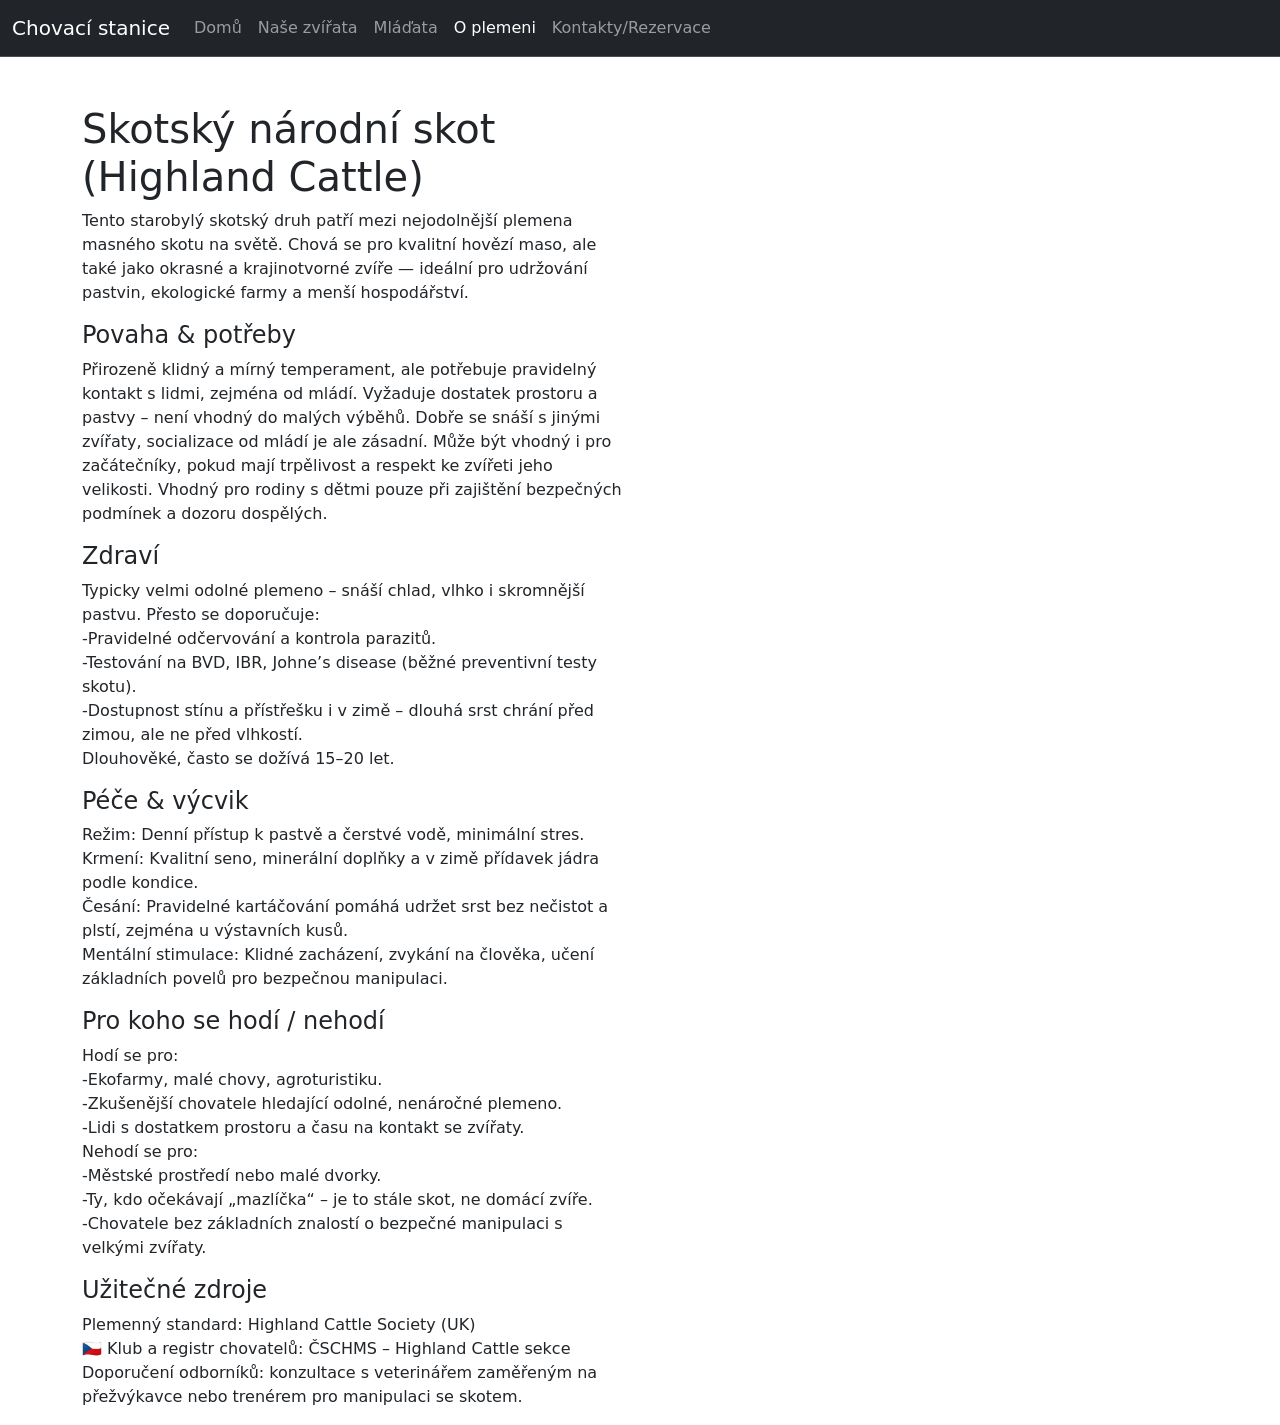
==== info.html @ f254df05 "mladata" ====
<html lang="en">

<head>
    <meta charset="utf-8">
    <meta name="viewport" content="width=device-width, initial-scale=1">
    <title>Bootstrap demo</title>
    <link href="https://cdn.jsdelivr.net/npm/bootstrap@5.3.0/dist/css/bootstrap.min.css" rel="stylesheet">
    <link rel="stylesheet" href="styly.css">
</head>

<body>
    <script src="https://cdn.jsdelivr.net/npm/bootstrap@5.3.0/dist/js/bootstrap.bundle.min.js"></script>


    <nav class="navbar navbar-expand-lg  bg-dark border-bottom border-body" data-bs-theme="dark">
        <div class="container-fluid">
            <a class="navbar-brand" href="#">Chovací stanice</a>
            <button class="navbar-toggler" type="button" data-bs-toggle="collapse" data-bs-target="#navbarNav"
                aria-controls="navbarNav" aria-expanded="false" aria-label="Toggle navigation">
                <span class="navbar-toggler-icon"></span>
            </button>
            <div class="collapse navbar-collapse" id="navbarNav">
                <ul class="navbar-nav ">
                    <li class="nav-item">
                        <a class="nav-link" aria-current="page" href="index.html">Domů</a>
                    </li>
                    <li class="nav-item">
                        <a class="nav-link" href="utulek.html">Naše zvířata</a>
                    </li>
                    <li class="nav-item">
                        <a class="nav-link" href="mladata.html">Mláďata</a>
                    </li>
                    <li class="nav-item">
                        <a class="nav-link active text-success-subtle" href="info.html">O plemeni</a>
                    </li>
                    <li class="nav-item">
                        <a class="nav-link" href="kontakty_rezervace.html">Kontakty/Rezervace</a>
                    </li>
                </ul>
            </div>
        </div>
    </nav>

    <div class="container align-items-center">
        <div class="row">
            <div class="col-lg-6">
                <h1 class="mt-5">Skotský národní skot (Highland Cattle)</h1>
                <p>
                    Tento starobylý skotský druh patří mezi nejodolnější plemena masného skotu na světě. Chová se pro
                    kvalitní hovězí maso, ale také jako okrasné a krajinotvorné zvíře — ideální pro udržování pastvin,
                    ekologické farmy a menší hospodářství.
                </p>

                <h4>Povaha & potřeby</h4>
                <p>Přirozeně klidný a mírný temperament, ale potřebuje pravidelný kontakt s lidmi, zejména od mládí.
                    Vyžaduje dostatek prostoru a pastvy – není vhodný do malých výběhů.
                    Dobře se snáší s jinými zvířaty, socializace od mládí je ale zásadní.
                    Může být vhodný i pro začátečníky, pokud mají trpělivost a respekt ke zvířeti jeho velikosti.
                    Vhodný pro rodiny s dětmi pouze při zajištění bezpečných podmínek a dozoru dospělých.</p>

                <h4>Zdraví</h4>
                <p>Typicky velmi odolné plemeno – snáší chlad, vlhko i skromnější pastvu. Přesto se doporučuje:
                    <br>-Pravidelné odčervování a kontrola parazitů.
                    <br>-Testování na BVD, IBR, Johne’s disease (běžné preventivní testy skotu).
                    <br>-Dostupnost stínu a přístřešku i v zimě – dlouhá srst chrání před zimou, ale ne před vlhkostí.
                    <br>Dlouhověké, často se dožívá 15–20 let.
                </p>

                <h4>Péče & výcvik</h4>
                <p>Režim: Denní přístup k pastvě a čerstvé vodě, minimální stres.
                    <br>Krmení: Kvalitní seno, minerální doplňky a v zimě přídavek jádra podle kondice.
                    <br>Česání: Pravidelné kartáčování pomáhá udržet srst bez nečistot a plstí, zejména u výstavních
                    kusů.
                    <br>Mentální stimulace: Klidné zacházení, zvykání na člověka, učení základních povelů pro bezpečnou
                    manipulaci.
                </p>

                <h4>Pro koho se hodí / nehodí</h4>
                <p>Hodí se pro:
                    <br>-Ekofarmy, malé chovy, agroturistiku.
                    <br>-Zkušenější chovatele hledající odolné, nenáročné plemeno.
                    <br>-Lidi s dostatkem prostoru a času na kontakt se zvířaty.
                    <br>Nehodí se pro:
                    <br>-Městské prostředí nebo malé dvorky.
                    <br>-Ty, kdo očekávají „mazlíčka“ – je to stále skot, ne domácí zvíře.
                    <br>-Chovatele bez základních znalostí o bezpečné manipulaci s velkými zvířaty.
                </p>

                <h4>Užitečné zdroje</h4>
                <p>Plemenný standard: Highland Cattle Society (UK)
                    <br>🇨🇿 Klub a registr chovatelů: ČSCHMS – Highland Cattle sekce
                    <br>Doporučení odborníků: konzultace s veterinářem zaměřeným na přežvýkavce nebo trenérem pro
                    manipulaci se skotem.
                </p>
            </div>
            <div class="col-lg-6">
            <img src="" alt="">
            </div>
        </div>

    </div>


</body>

</html>
---- styly.css ----
*{margin: 0%;
  padding: 0%;}

.hero-overlay {
    width: 100%;
    height: 100%;
    background-color: rgba(0, 0, 0, 0.5);
  }

  .hero-background {
    background-image: 
      linear-gradient(rgba(0, 0, 0, 0.7), rgba(0, 0, 0, 0.3)),
      url('horska_krava.jpg'); 
    background-size: cover; 
    background-position: center;
  }

.card-img-top {
    height: 200px;
    object-fit: cover; 
    width: 100%;
  }
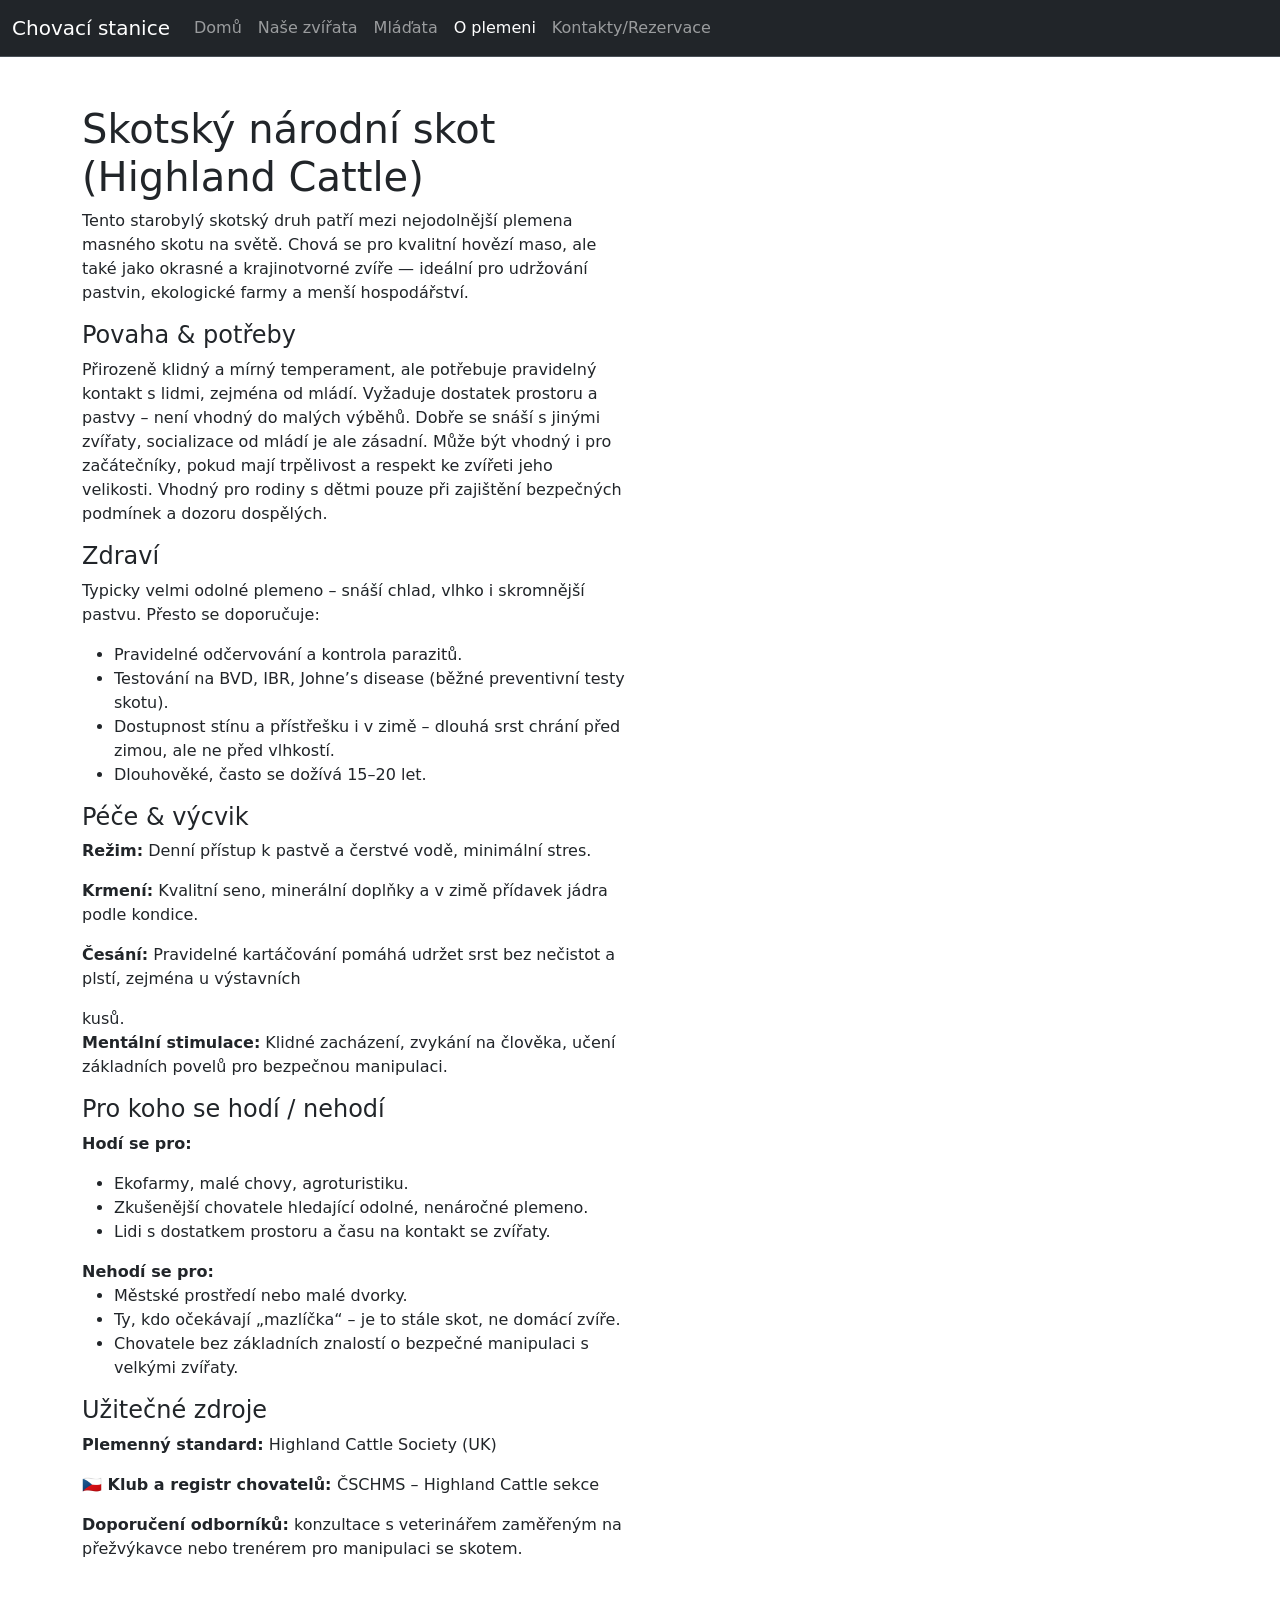
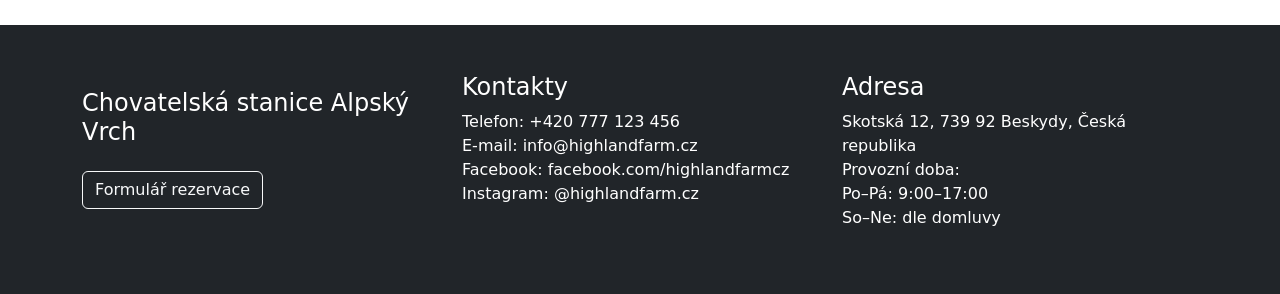
==== commit da64d834: "mladata 0.2" ====
--- a/info.html
+++ b/info.html
@@ -41,7 +41,7 @@
         </div>
     </nav>
 
-    <div class="container align-items-center">
+    <div class="container align-items-center mb-5">
         <div class="row">
             <div class="col-lg-6">
                 <h1 class="mt-5">Skotský národní skot (Highland Cattle)</h1>
@@ -60,46 +60,79 @@
 
                 <h4>Zdraví</h4>
                 <p>Typicky velmi odolné plemeno – snáší chlad, vlhko i skromnější pastvu. Přesto se doporučuje:
-                    <br>-Pravidelné odčervování a kontrola parazitů.
-                    <br>-Testování na BVD, IBR, Johne’s disease (běžné preventivní testy skotu).
-                    <br>-Dostupnost stínu a přístřešku i v zimě – dlouhá srst chrání před zimou, ale ne před vlhkostí.
-                    <br>Dlouhověké, často se dožívá 15–20 let.
+                <ul>
+                    <li>Pravidelné odčervování a kontrola parazitů.</li>
+                    <li>Testování na BVD, IBR, Johne’s disease (běžné preventivní testy skotu).</li>
+                    <li>Dostupnost stínu a přístřešku i v zimě – dlouhá srst chrání před zimou, ale ne před vlhkostí.
+                    </li>
+                    <li>Dlouhověké, často se dožívá 15–20 let.</li>
+                </ul>
                 </p>
 
                 <h4>Péče & výcvik</h4>
-                <p>Režim: Denní přístup k pastvě a čerstvé vodě, minimální stres.
-                    <br>Krmení: Kvalitní seno, minerální doplňky a v zimě přídavek jádra podle kondice.
-                    <br>Česání: Pravidelné kartáčování pomáhá udržet srst bez nečistot a plstí, zejména u výstavních
-                    kusů.
-                    <br>Mentální stimulace: Klidné zacházení, zvykání na člověka, učení základních povelů pro bezpečnou
+                <p><strong>Režim:</strong> Denní přístup k pastvě a čerstvé vodě, minimální stres.</p>
+                <p><strong>Krmení:</strong> Kvalitní seno, minerální doplňky a v zimě přídavek jádra podle kondice.</p>
+                <p><strong>Česání:</strong> Pravidelné kartáčování pomáhá udržet srst bez nečistot a plstí, zejména u výstavních</p>
+                kusů.
+                <p><strong>Mentální stimulace:</strong> Klidné zacházení, zvykání na člověka, učení základních povelů pro bezpečnou
                     manipulaci.
                 </p>
 
                 <h4>Pro koho se hodí / nehodí</h4>
-                <p>Hodí se pro:
-                    <br>-Ekofarmy, malé chovy, agroturistiku.
-                    <br>-Zkušenější chovatele hledající odolné, nenáročné plemeno.
-                    <br>-Lidi s dostatkem prostoru a času na kontakt se zvířaty.
-                    <br>Nehodí se pro:
-                    <br>-Městské prostředí nebo malé dvorky.
-                    <br>-Ty, kdo očekávají „mazlíčka“ – je to stále skot, ne domácí zvíře.
-                    <br>-Chovatele bez základních znalostí o bezpečné manipulaci s velkými zvířaty.
+                <p><strong>Hodí se pro:</strong>
+                <ul>
+                    <li>Ekofarmy, malé chovy, agroturistiku.</li>
+                    <li>Zkušenější chovatele hledající odolné, nenáročné plemeno.</li>
+                    <li>Lidi s dostatkem prostoru a času na kontakt se zvířaty.</li>
+                </ul>
+                <strong>Nehodí se pro:</strong>
+                <ul>
+                    <li>Městské prostředí nebo malé dvorky.</li>
+                    <li>Ty, kdo očekávají „mazlíčka“ – je to stále skot, ne domácí zvíře.</li>
+                    <li>Chovatele bez základních znalostí o bezpečné manipulaci s velkými zvířaty.</li>
+                </ul>
                 </p>
 
                 <h4>Užitečné zdroje</h4>
-                <p>Plemenný standard: Highland Cattle Society (UK)
-                    <br>🇨🇿 Klub a registr chovatelů: ČSCHMS – Highland Cattle sekce
-                    <br>Doporučení odborníků: konzultace s veterinářem zaměřeným na přežvýkavce nebo trenérem pro
-                    manipulaci se skotem.
-                </p>
+                <p><strong>Plemenný standard:</strong> Highland Cattle Society (UK)</p>
+                <p><strong>🇨🇿 Klub a registr chovatelů: </strong>ČSCHMS – Highland Cattle sekce</p>
+                <p><strong>Doporučení odborníků:</strong> konzultace s veterinářem zaměřeným na přežvýkavce nebo trenérem pro
+                    manipulaci se skotem.</p>
             </div>
             <div class="col-lg-6">
-            <img src="" alt="">
+                
             </div>
         </div>
 
     </div>
 
+    <footer class="bg-dark text-white p-5">
+        <div class="container">
+          <div class="row">
+            <div class="col-md-4 pb-4">
+              <h4 class="py-3">Chovatelská stanice Alpský Vrch</h4>
+              <button type="button" class="btn btn-outline-light">Formulář rezervace</button>
+            </div>
+            <div class="col-md-4">
+              <h4>Kontakty</h4>
+              <p>Telefon: +420 777 123 456
+                <br>E-mail: info@highlandfarm.cz
+                <br>Facebook: facebook.com/highlandfarmcz
+                <br>Instagram: @highlandfarm.cz
+              </p>
+            </div>
+            <div class="col-md-4">
+              <h4>Adresa</h4>
+              <p>Skotská 12, 739 92 Beskydy, Česká republika
+                <br>Provozní doba:
+                <br>Po–Pá: 9:00–17:00
+                <br>So–Ne: dle domluvy
+    
+              </p>
+            </div>
+          </div>
+        </div>
+      </footer>
 
 </body>
 
--- a/styly.css
+++ b/styly.css
@@ -10,14 +10,27 @@
   .hero-background {
     background-image: 
       linear-gradient(rgba(0, 0, 0, 0.7), rgba(0, 0, 0, 0.3)),
-      url('horska_krava.jpg'); 
+      url('images/horska_krava.jpg'); 
     background-size: cover; 
     background-position: center;
   }
+.mladata-background{
+  background-image: 
+      linear-gradient(rgba(0, 0, 0, 0.7), rgba(0, 0, 0, 0.3)),
+      url('images/bg-mlade.jpg'); 
+    background-size: cover; 
+    background-position: center 30%;
+}
 
 .card-img-top {
     height: 200px;
     object-fit: cover; 
     width: 100%;
   }
+
+  .card-img-top {
+    height: 300px;       
+    object-fit: cover;   
+  }
   
+  
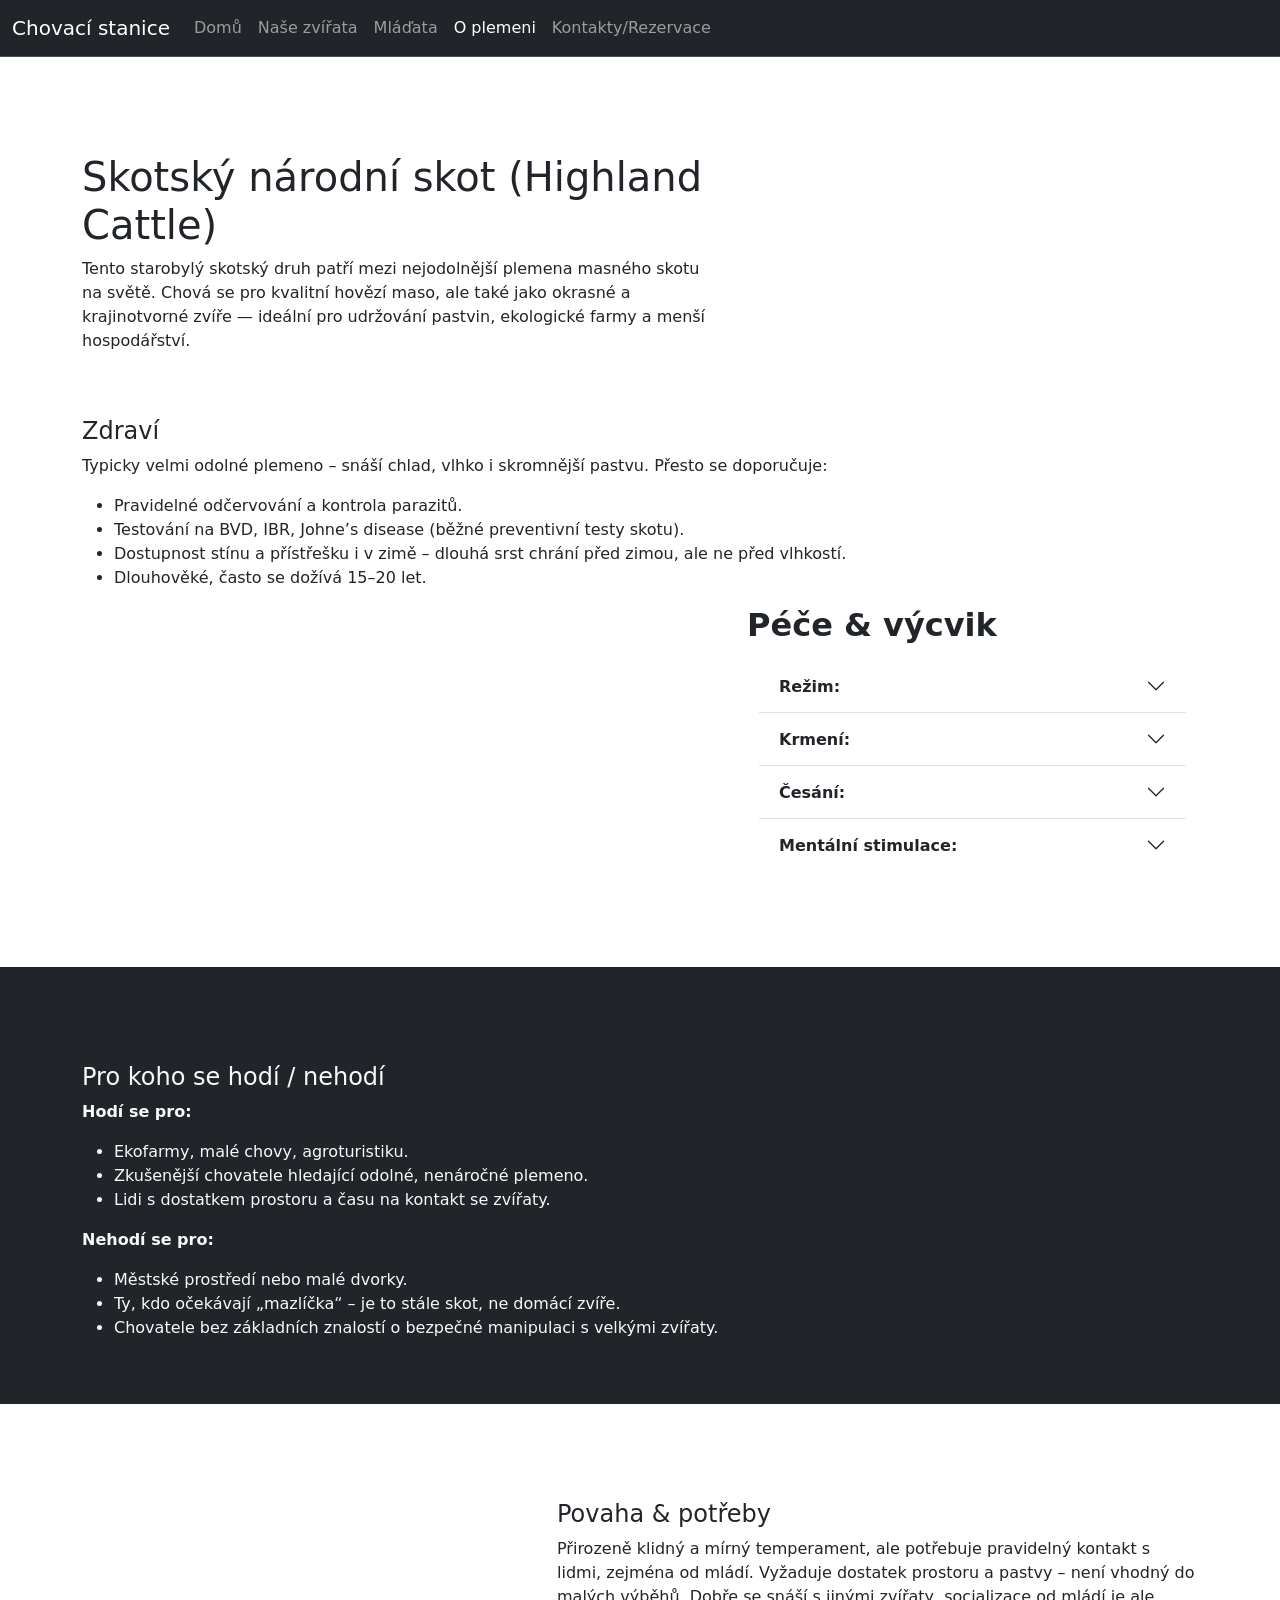
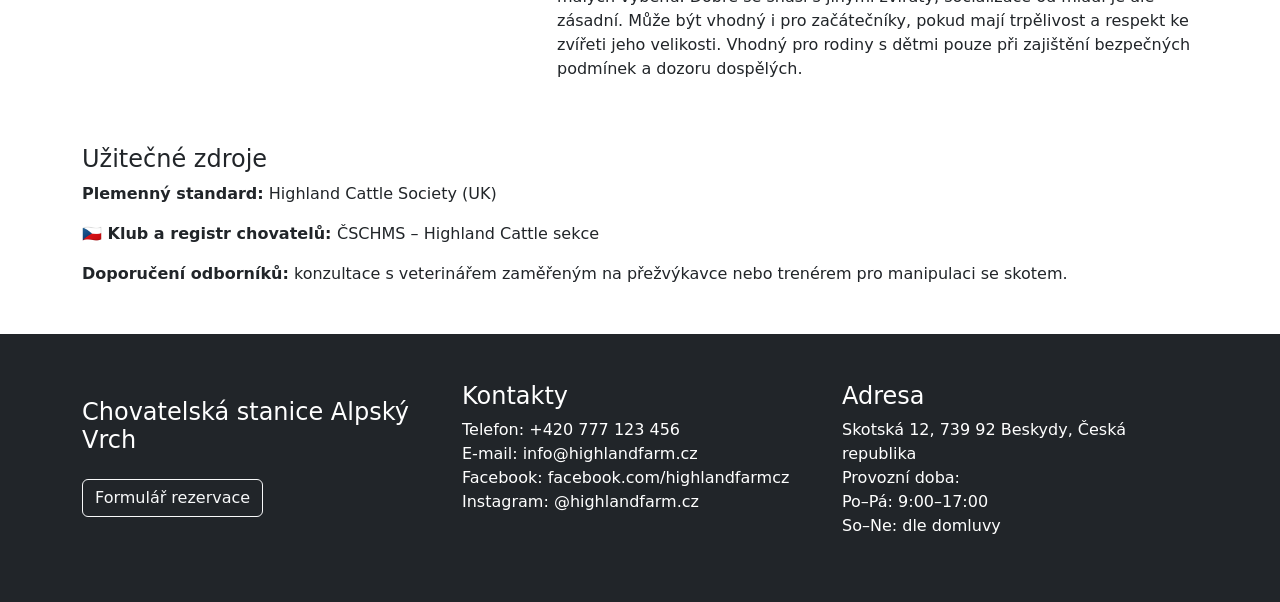
==== commit e5721450: "kontakty" ====
--- a/info.html
+++ b/info.html
@@ -1,4 +1,5 @@
-<html lang="en">
+<!DOCTYPE html>
+<div lang="en">
 
 <head>
     <meta charset="utf-8">
@@ -8,7 +9,7 @@
     <link rel="stylesheet" href="styly.css">
 </head>
 
-<body>
+<div>
     <script src="https://cdn.jsdelivr.net/npm/bootstrap@5.3.0/dist/js/bootstrap.bundle.min.js"></script>
 
 
@@ -42,97 +43,232 @@
     </nav>
 
     <div class="container align-items-center mb-5">
-        <div class="row">
-            <div class="col-lg-6">
+
+        <div class="row align-items-center py-5">
+            <div class="col-lg-7">
                 <h1 class="mt-5">Skotský národní skot (Highland Cattle)</h1>
                 <p>
                     Tento starobylý skotský druh patří mezi nejodolnější plemena masného skotu na světě. Chová se pro
                     kvalitní hovězí maso, ale také jako okrasné a krajinotvorné zvíře — ideální pro udržování pastvin,
                     ekologické farmy a menší hospodářství.
                 </p>
-
-                <h4>Povaha & potřeby</h4>
-                <p>Přirozeně klidný a mírný temperament, ale potřebuje pravidelný kontakt s lidmi, zejména od mládí.
+            </div>
+
+        </div>
+
+
+        <!-- <div class="row align-items-center py-5">
+            <div class="col-lg-5 ">
+                <img class="img-fluid d-block" src="images/alfreda.jpg" alt="">
+
+            </div>
+            <div class="col-lg-7">
+                <h4 class="mt-5">Povaha & potřeby</h4>
+                <p>
+                    Přirozeně klidný a mírný temperament, ale potřebuje pravidelný kontakt s lidmi, zejména od mládí.
                     Vyžaduje dostatek prostoru a pastvy – není vhodný do malých výběhů.
                     Dobře se snáší s jinými zvířaty, socializace od mládí je ale zásadní.
                     Může být vhodný i pro začátečníky, pokud mají trpělivost a respekt ke zvířeti jeho velikosti.
-                    Vhodný pro rodiny s dětmi pouze při zajištění bezpečných podmínek a dozoru dospělých.</p>
-
-                <h4>Zdraví</h4>
-                <p>Typicky velmi odolné plemeno – snáší chlad, vlhko i skromnější pastvu. Přesto se doporučuje:
-                <ul>
-                    <li>Pravidelné odčervování a kontrola parazitů.</li>
-                    <li>Testování na BVD, IBR, Johne’s disease (běžné preventivní testy skotu).</li>
-                    <li>Dostupnost stínu a přístřešku i v zimě – dlouhá srst chrání před zimou, ale ne před vlhkostí.
-                    </li>
-                    <li>Dlouhověké, často se dožívá 15–20 let.</li>
-                </ul>
-                </p>
-
-                <h4>Péče & výcvik</h4>
-                <p><strong>Režim:</strong> Denní přístup k pastvě a čerstvé vodě, minimální stres.</p>
-                <p><strong>Krmení:</strong> Kvalitní seno, minerální doplňky a v zimě přídavek jádra podle kondice.</p>
-                <p><strong>Česání:</strong> Pravidelné kartáčování pomáhá udržet srst bez nečistot a plstí, zejména u výstavních</p>
-                kusů.
-                <p><strong>Mentální stimulace:</strong> Klidné zacházení, zvykání na člověka, učení základních povelů pro bezpečnou
-                    manipulaci.
-                </p>
-
-                <h4>Pro koho se hodí / nehodí</h4>
-                <p><strong>Hodí se pro:</strong>
-                <ul>
-                    <li>Ekofarmy, malé chovy, agroturistiku.</li>
-                    <li>Zkušenější chovatele hledající odolné, nenáročné plemeno.</li>
-                    <li>Lidi s dostatkem prostoru a času na kontakt se zvířaty.</li>
-                </ul>
-                <strong>Nehodí se pro:</strong>
-                <ul>
-                    <li>Městské prostředí nebo malé dvorky.</li>
-                    <li>Ty, kdo očekávají „mazlíčka“ – je to stále skot, ne domácí zvíře.</li>
-                    <li>Chovatele bez základních znalostí o bezpečné manipulaci s velkými zvířaty.</li>
-                </ul>
-                </p>
-
-                <h4>Užitečné zdroje</h4>
-                <p><strong>Plemenný standard:</strong> Highland Cattle Society (UK)</p>
-                <p><strong>🇨🇿 Klub a registr chovatelů: </strong>ČSCHMS – Highland Cattle sekce</p>
-                <p><strong>Doporučení odborníků:</strong> konzultace s veterinářem zaměřeným na přežvýkavce nebo trenérem pro
-                    manipulaci se skotem.</p>
-            </div>
-            <div class="col-lg-6">
-                
-            </div>
-        </div>
-
-    </div>
-
-    <footer class="bg-dark text-white p-5">
-        <div class="container">
-          <div class="row">
+                    Vhodný pro rodiny s dětmi pouze při zajištění bezpečných podmínek a dozoru dospělých.
+                </p>
+            </div>
+        </div> -->
+
+        <h4>Zdraví</h4>
+        <p>Typicky velmi odolné plemeno – snáší chlad, vlhko i skromnější pastvu. Přesto se doporučuje:</p>
+        <ul>
+            <li>Pravidelné odčervování a kontrola parazitů.</li>
+            <li>Testování na BVD, IBR, Johne’s disease (běžné preventivní testy skotu).</li>
+            <li>Dostupnost stínu a přístřešku i v zimě – dlouhá srst chrání před zimou, ale ne před vlhkostí.
+            </li>
+            <li>Dlouhověké, často se dožívá 15–20 let.</li>
+        </ul>
+
+
+
+        <div class="row mb-5  align-items-center">
+            <div class="col-lg-7">
+                <img class="container-fluid" src="images/ester.jpg" alt="">
+            </div>
+
+
+            <div class="col-lg-5">
+
+                <h2 class="mb-3 fw-bold">Péče & výcvik</h2>
+
+                <div class="accordion accordion-flush  container mb-5" id="accordionFlushExample">
+                    <div class="accordion-item">
+                        <h2 class="accordion-header">
+                            <button class="accordion-button collapsed" type="button" data-bs-toggle="collapse"
+                                data-bs-target="#flush-collapseOne" aria-expanded="false"
+                                aria-controls="flush-collapseOne">
+                                <strong>Režim:</strong>
+                            </button>
+                        </h2>
+                        <div id="flush-collapseOne" class="accordion-collapse collapse"
+                            data-bs-parent="#accordionFlushExample">
+                            <div class="accordion-body">
+                                <p>Denní přístup k pastvě a čerstvé vodě, minimální stres.</p>
+                            </div>
+                        </div>
+                    </div>
+                    <div class="accordion-item">
+                        <h2 class="accordion-header">
+                            <button class="accordion-button collapsed" type="button" data-bs-toggle="collapse"
+                                data-bs-target="#flush-collapseTwo" aria-expanded="false"
+                                aria-controls="flush-collapseTwo">
+                                <strong>Krmení:</strong>
+                            </button>
+                        </h2>
+                        <div id="flush-collapseTwo" class="accordion-collapse collapse"
+                            data-bs-parent="#accordionFlushExample">
+                            <div class="accordion-body">
+                                <p>Kvalitní seno, minerální doplňky a v zimě přídavek jádra podle kondice.</p>
+                            </div>
+                        </div>
+                    </div>
+                    <div class="accordion-item">
+                        <h2 class="accordion-header">
+                            <button class="accordion-button collapsed" type="button" data-bs-toggle="collapse"
+                                data-bs-target="#flush-collapseThree" aria-expanded="false"
+                                aria-controls="flush-collapseThree">
+                                <strong>Česání:</strong>
+                            </button>
+                        </h2>
+                        <div id="flush-collapseThree" class="accordion-collapse collapse"
+                            data-bs-parent="#accordionFlushExample">
+                            <div class="accordion-body">
+                                <p>Pravidelné kartáčování pomáhá udržet srst bez nečistot a plstí, zejména u výstavních.
+                                </p>
+                            </div>
+                        </div>
+                    </div>
+                    <div class="accordion-item">
+                        <h2 class="accordion-header">
+                            <button class="accordion-button collapsed" type="button" data-bs-toggle="collapse"
+                                data-bs-target="#flush-collapseFour" aria-expanded="false"
+                                aria-controls="flush-collapseFour">
+                                <strong>Mentální stimulace:</strong>
+                            </button>
+                        </h2>
+                        <div id="flush-collapseFour" class="accordion-collapse collapse"
+                            data-bs-parent="#accordionFlushExample">
+                            <div class="accordion-body">
+                                <p>Klidné zacházení, zvykání na člověka, učení základních povelů pro bezpečnou
+                                    manipulaci.</p>
+                            </div>
+                        </div>
+                    </div>
+                </div>
+            </div>
+        </div>
+    </div>
+
+
+
+
+    <div class="bg-dark text-light">
+        <div class=" container align-items-center">
+
+            <div class="row align-items-center py-5">
+                <div class="col-lg-7">
+
+                    <h4 class="mt-5">Pro koho se hodí / nehodí</h4>
+                    <p><strong>Hodí se pro:</strong></p>
+                    <ul>
+                        <li>Ekofarmy, malé chovy, agroturistiku.</li>
+                        <li>Zkušenější chovatele hledající odolné, nenáročné plemeno.</li>
+                        <li>Lidi s dostatkem prostoru a času na kontakt se zvířaty.</li>
+                    </ul>
+                    <p><strong>Nehodí se pro:</strong></p>
+                    <ul>
+                        <li>Městské prostředí nebo malé dvorky.</li>
+                        <li>Ty, kdo očekávají „mazlíčka“ – je to stále skot, ne domácí zvíře.</li>
+                        <li>Chovatele bez základních znalostí o bezpečné manipulaci s velkými zvířaty.</li>
+                    </ul>
+                </div>
+                <div class="col-lg-5 py-5">
+                    <img class="img-fluid d-block" src="images/alfreda.jpg" alt="">
+
+                </div>
+            </div>
+
+        </div>
+    </div>
+
+    <div class="container align-items-center mb-5">
+        <!-- <div class="row align-items-center py-5">
+            <div class="col-lg-5 ">
+                <img class="img-fluid d-block" src="images/kreslena_krava.jpg" alt="">
+
+            </div>
+            <div class="col-lg-7">
+                <h4 class="mt-5">Povaha & potřeby</h4>
+                <p>
+                    Přirozeně klidný a mírný temperament, ale potřebuje pravidelný kontakt s lidmi, zejména od mládí.
+                    Vyžaduje dostatek prostoru a pastvy – není vhodný do malých výběhů.
+                    Dobře se snáší s jinými zvířaty, socializace od mládí je ale zásadní.
+                    Může být vhodný i pro začátečníky, pokud mají trpělivost a respekt ke zvířeti jeho velikosti.
+                    Vhodný pro rodiny s dětmi pouze při zajištění bezpečných podmínek a dozoru dospělých.
+                </p>
+            </div>
+        </div> -->
+
+        <div class="row align-items-center py-5">
+            <div class="col-lg-5 ">
+                <img class="img-fluid d-block" src="https://i.pinimg.com/736x/86/80/46/868046f6af50ac7bae3783edc5bfc699.jpg" alt="">
+
+            </div>
+            <div class="col-lg-7">
+                <h4 class="mt-5">Povaha & potřeby</h4>
+                <p>
+                    Přirozeně klidný a mírný temperament, ale potřebuje pravidelný kontakt s lidmi, zejména od mládí.
+                    Vyžaduje dostatek prostoru a pastvy – není vhodný do malých výběhů.
+                    Dobře se snáší s jinými zvířaty, socializace od mládí je ale zásadní.
+                    Může být vhodný i pro začátečníky, pokud mají trpělivost a respekt ke zvířeti jeho velikosti.
+                    Vhodný pro rodiny s dětmi pouze při zajištění bezpečných podmínek a dozoru dospělých.
+                </p>
+            </div>
+        </div>
+
+
+        <h4>Užitečné zdroje</h4>
+        <p><strong>Plemenný standard:</strong> Highland Cattle Society (UK)</p>
+        <p><strong>🇨🇿 Klub a registr chovatelů: </strong>ČSCHMS – Highland Cattle sekce</p>
+        <p><strong>Doporučení odborníků:</strong> konzultace s veterinářem zaměřeným na přežvýkavce nebo trenérem pro
+            manipulaci se skotem.</p>
+    </div>
+</div>
+
+</div>
+
+<footer class="bg-dark text-white p-5">
+    <div class="container">
+        <div class="row">
             <div class="col-md-4 pb-4">
-              <h4 class="py-3">Chovatelská stanice Alpský Vrch</h4>
-              <button type="button" class="btn btn-outline-light">Formulář rezervace</button>
+                <h4 class="py-3">Chovatelská stanice Alpský Vrch</h4>
+                <button type="button" class="btn btn-outline-light">Formulář rezervace</button>
             </div>
             <div class="col-md-4">
-              <h4>Kontakty</h4>
-              <p>Telefon: +420 777 123 456
-                <br>E-mail: info@highlandfarm.cz
-                <br>Facebook: facebook.com/highlandfarmcz
-                <br>Instagram: @highlandfarm.cz
-              </p>
+                <h4>Kontakty</h4>
+                <p>Telefon: +420 777 123 456
+                    <br>E-mail: info@highlandfarm.cz
+                    <br>Facebook: facebook.com/highlandfarmcz
+                    <br>Instagram: @highlandfarm.cz
+                </p>
             </div>
             <div class="col-md-4">
-              <h4>Adresa</h4>
-              <p>Skotská 12, 739 92 Beskydy, Česká republika
-                <br>Provozní doba:
-                <br>Po–Pá: 9:00–17:00
-                <br>So–Ne: dle domluvy
-    
-              </p>
-            </div>
-          </div>
-        </div>
-      </footer>
+                <h4>Adresa</h4>
+                <p>Skotská 12, 739 92 Beskydy, Česká republika
+                    <br>Provozní doba:
+                    <br>Po–Pá: 9:00–17:00
+                    <br>So–Ne: dle domluvy
+
+                </p>
+            </div>
+        </div>
+    </div>
+</footer>
 
 </body>
 
--- a/styly.css
+++ b/styly.css
@@ -33,4 +33,8 @@
     object-fit: cover;   
   }
   
-  
+  .cow_drawing{
+    height: 500px;
+    display: flex;
+    justify-self: center;
+  }
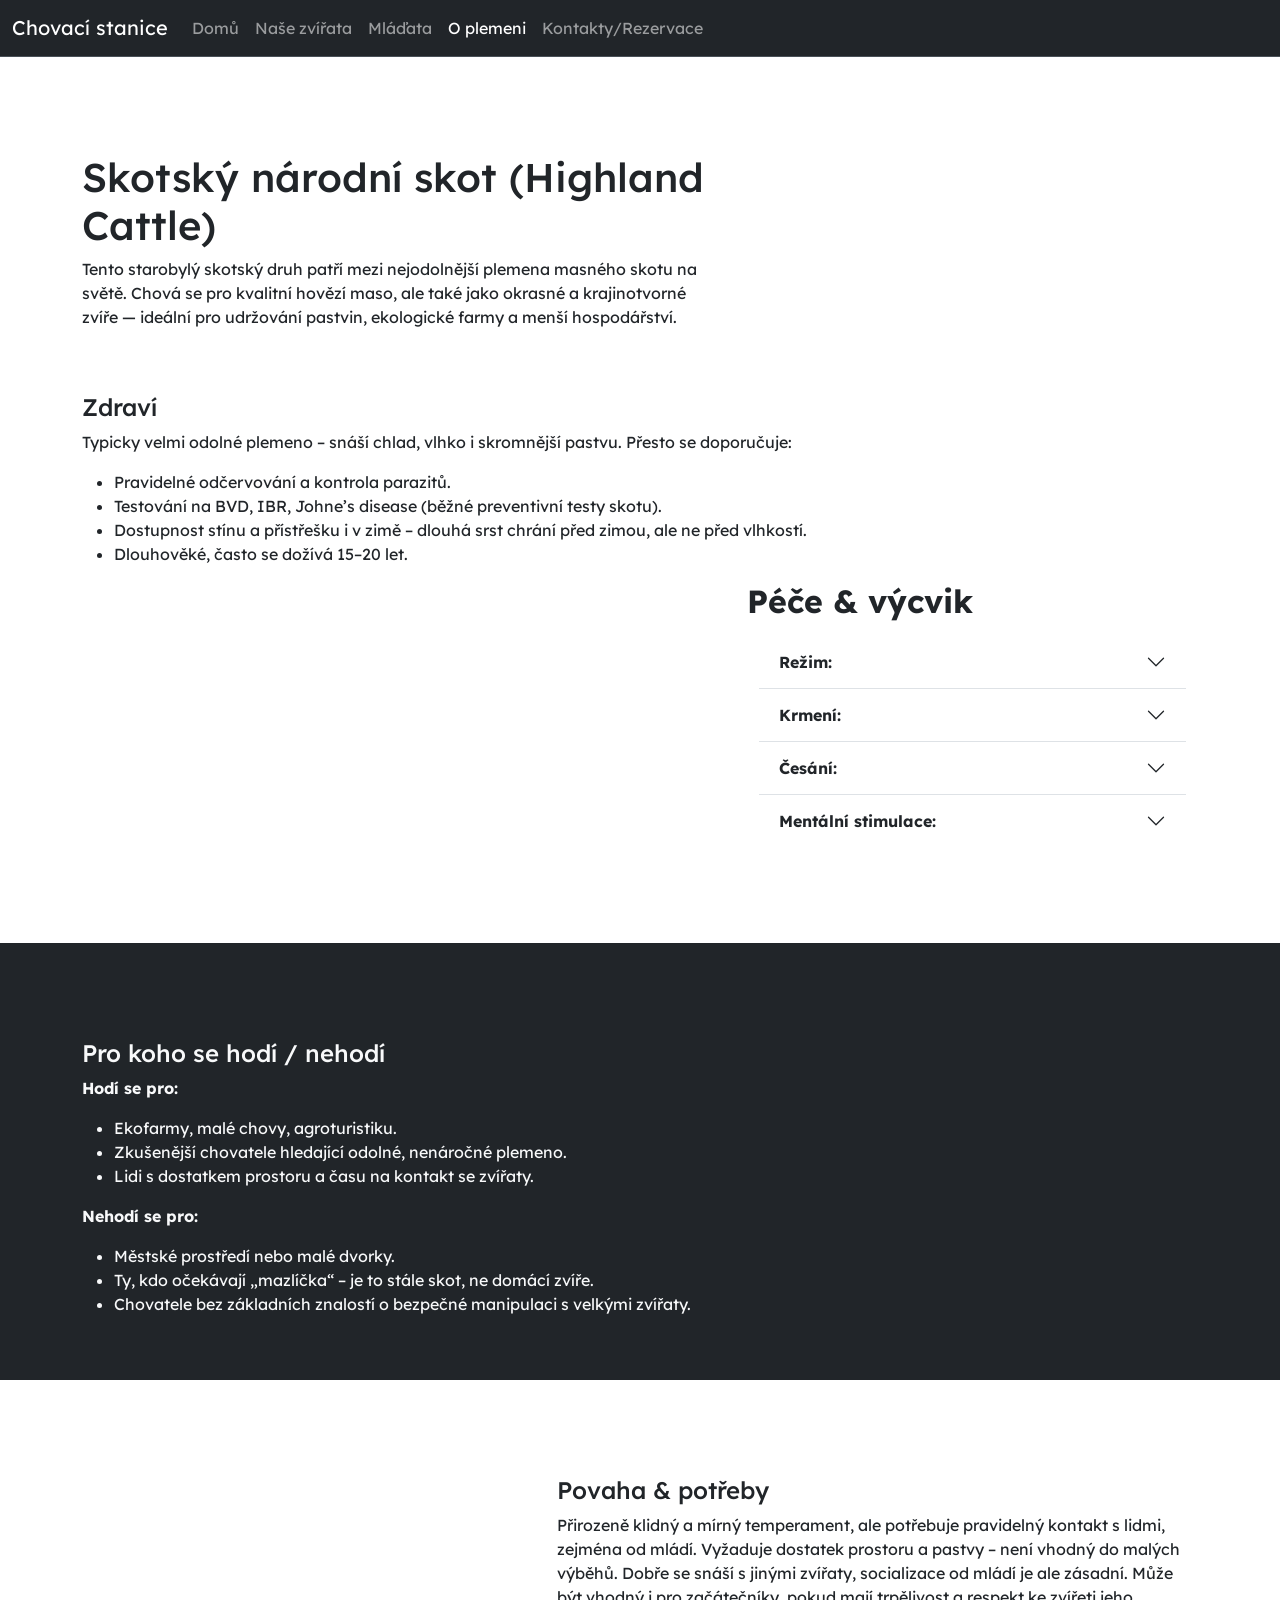
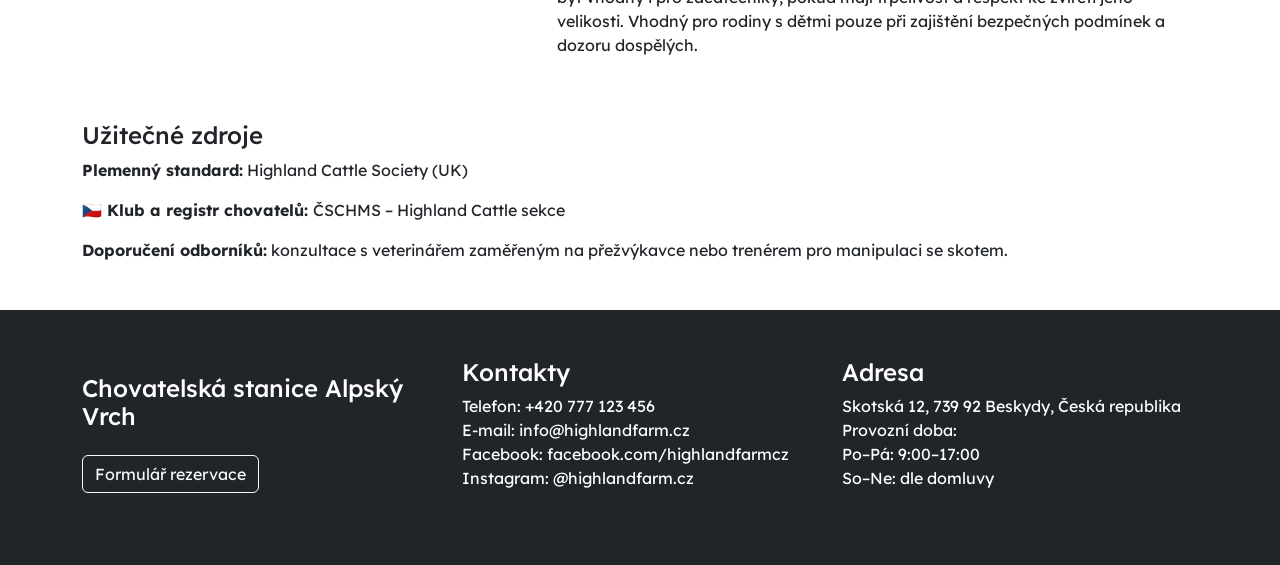
==== commit 171ef889: "vsechno hotovo?" ====
--- a/info.html
+++ b/info.html
@@ -1,5 +1,5 @@
 <!DOCTYPE html>
-<div lang="en">
+<html lang="cs">
 
 <head>
     <meta charset="utf-8">
@@ -7,6 +7,12 @@
     <title>Bootstrap demo</title>
     <link href="https://cdn.jsdelivr.net/npm/bootstrap@5.3.0/dist/css/bootstrap.min.css" rel="stylesheet">
     <link rel="stylesheet" href="styly.css">
+
+    <link rel="preconnect" href="https://fonts.googleapis.com">
+  <link rel="preconnect" href="https://fonts.gstatic.com" crossorigin>
+  <link
+    href="https://fonts.googleapis.com/css2?family=Kite+One&family=Lexend+Deca:wght@100..900&family=Limelight&display=swap"
+    rel="stylesheet">
 </head>
 
 <div>
@@ -56,24 +62,6 @@
 
         </div>
 
-
-        <!-- <div class="row align-items-center py-5">
-            <div class="col-lg-5 ">
-                <img class="img-fluid d-block" src="images/alfreda.jpg" alt="">
-
-            </div>
-            <div class="col-lg-7">
-                <h4 class="mt-5">Povaha & potřeby</h4>
-                <p>
-                    Přirozeně klidný a mírný temperament, ale potřebuje pravidelný kontakt s lidmi, zejména od mládí.
-                    Vyžaduje dostatek prostoru a pastvy – není vhodný do malých výběhů.
-                    Dobře se snáší s jinými zvířaty, socializace od mládí je ale zásadní.
-                    Může být vhodný i pro začátečníky, pokud mají trpělivost a respekt ke zvířeti jeho velikosti.
-                    Vhodný pro rodiny s dětmi pouze při zajištění bezpečných podmínek a dozoru dospělých.
-                </p>
-            </div>
-        </div> -->
-
         <h4>Zdraví</h4>
         <p>Typicky velmi odolné plemeno – snáší chlad, vlhko i skromnější pastvu. Přesto se doporučuje:</p>
         <ul>
@@ -88,7 +76,7 @@
 
         <div class="row mb-5  align-items-center">
             <div class="col-lg-7">
-                <img class="container-fluid" src="images/ester.jpg" alt="">
+                <img class="img-fluid" src="images/ester.jpg" alt="">
             </div>
 
 
@@ -240,8 +228,6 @@
     </div>
 </div>
 
-</div>
-
 <footer class="bg-dark text-white p-5">
     <div class="container">
         <div class="row">
--- a/styly.css
+++ b/styly.css
@@ -37,4 +37,36 @@
     height: 500px;
     display: flex;
     justify-self: center;
-  }+  }
+
+  .hero-section{
+    background-image: 
+      linear-gradient(rgba(0, 0, 0, 0.6), rgba(0, 0, 0, 0.6)),
+      url('images/ester.jpg');
+    background-size: cover;
+    background-position: center;
+    background-repeat: no-repeat;
+    padding: 120px 0;
+  }
+
+  /* .hero-section {
+    
+    background-size: cover;
+    background-position: center;
+    background-repeat: no-repeat;
+  
+    padding: 120px 0;
+    color: white;
+  } */
+  
+
+  .fs-max {
+    font-size: 10rem;
+  }
+
+  body{
+    font-family: 'Lexend Deca', sans-serif;
+  }
+   footer{
+    font-family: 'Lexend Deca', sans-serif;
+   }
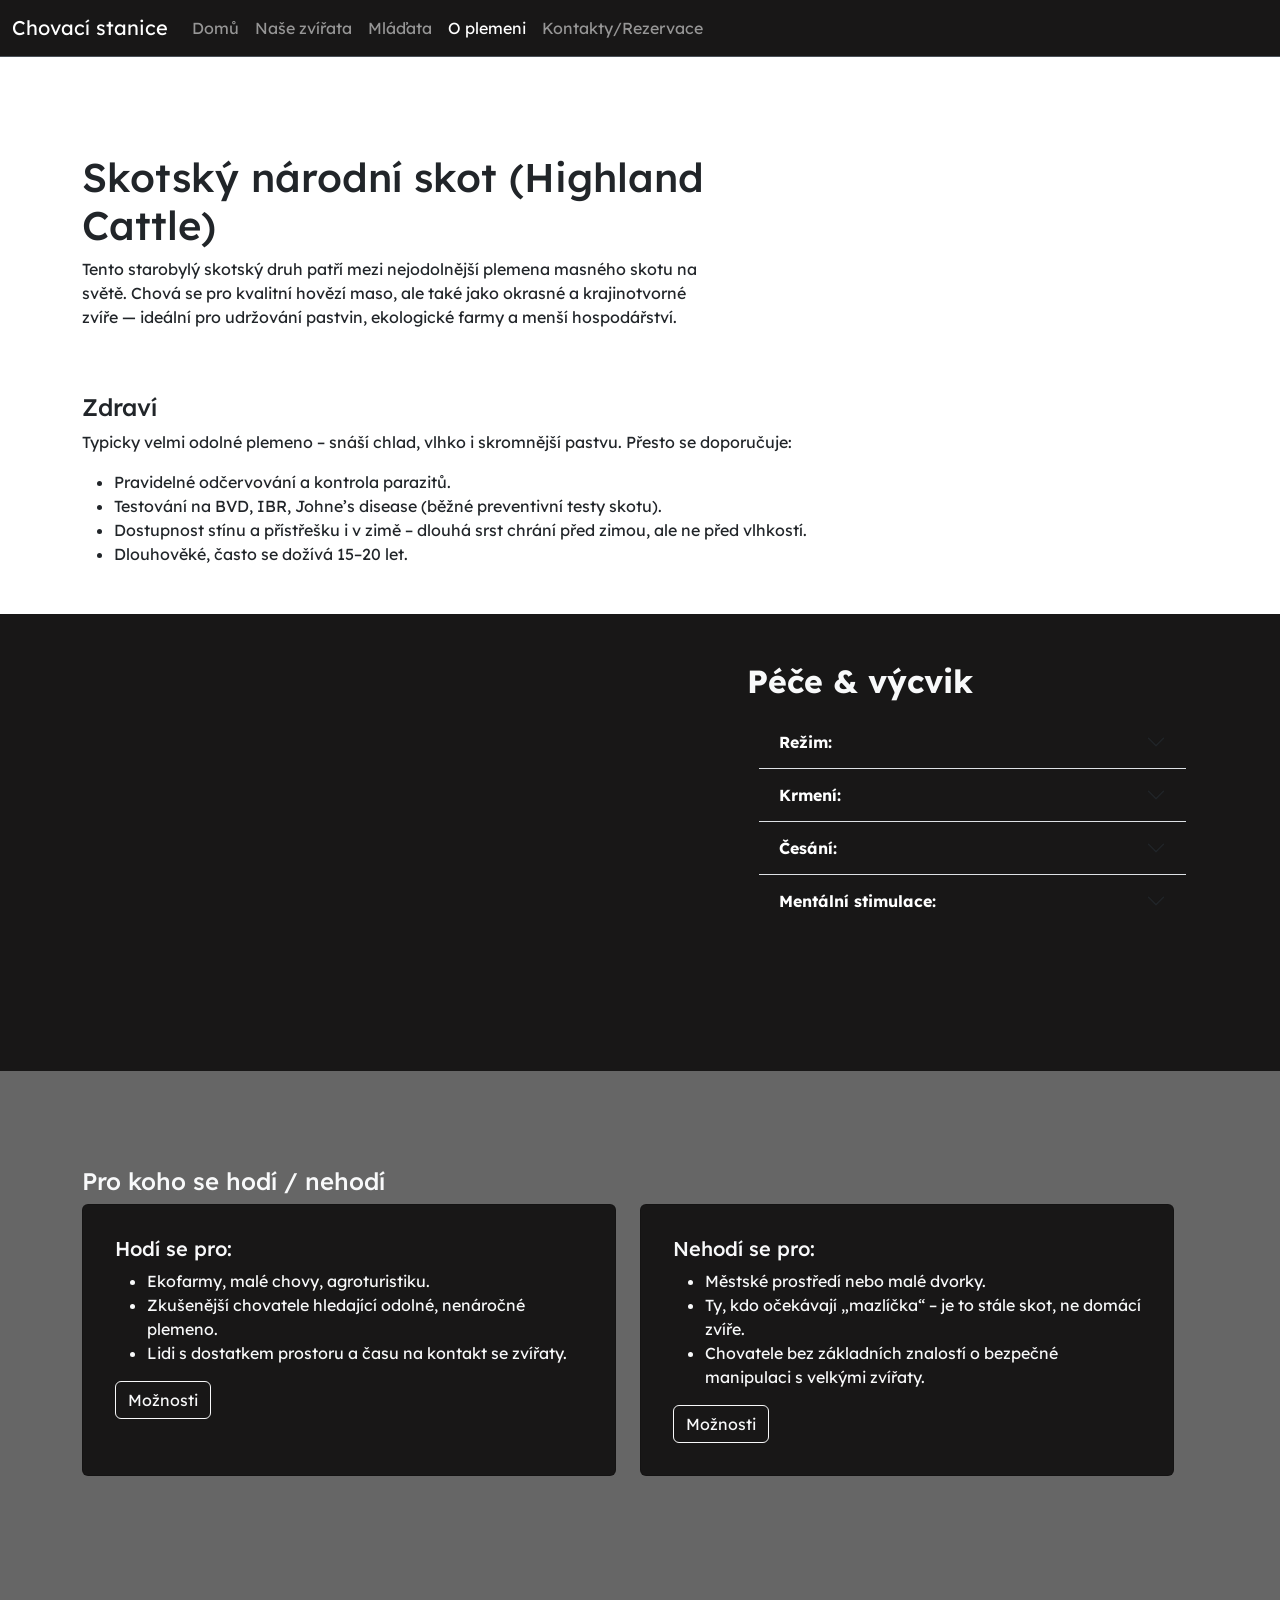
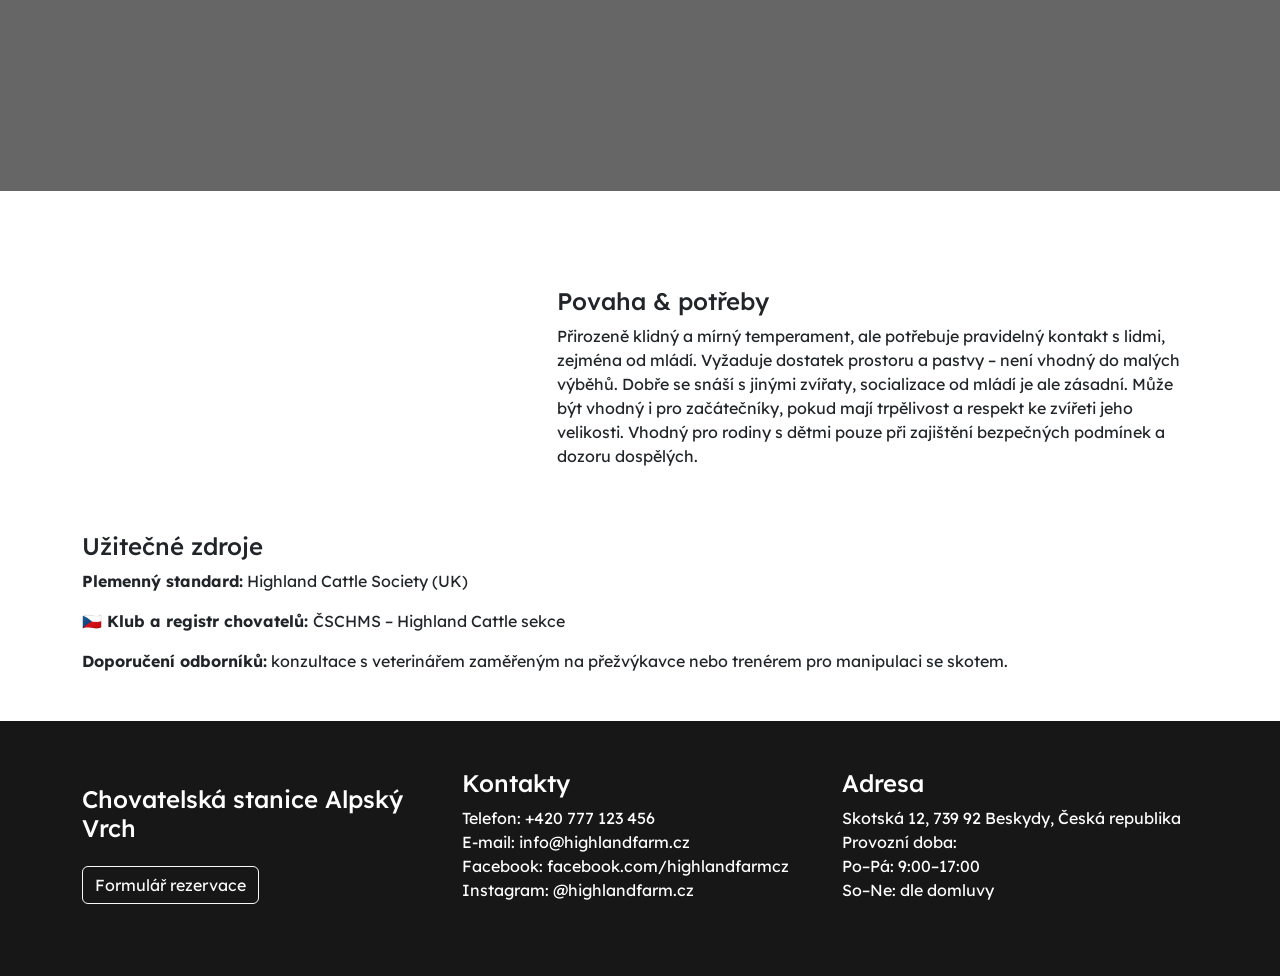
==== commit 534581ae: "upraveny final" ====
--- a/info.html
+++ b/info.html
@@ -9,13 +9,12 @@
     <link rel="stylesheet" href="styly.css">
 
     <link rel="preconnect" href="https://fonts.googleapis.com">
-  <link rel="preconnect" href="https://fonts.gstatic.com" crossorigin>
-  <link
-    href="https://fonts.googleapis.com/css2?family=Kite+One&family=Lexend+Deca:wght@100..900&family=Limelight&display=swap"
-    rel="stylesheet">
+    <link rel="preconnect" href="https://fonts.gstatic.com" crossorigin>
+    <link
+        href="https://fonts.googleapis.com/css2?family=Kite+One&family=Lexend+Deca:wght@100..900&family=Limelight&display=swap"
+        rel="stylesheet">
 </head>
 
-<div>
     <script src="https://cdn.jsdelivr.net/npm/bootstrap@5.3.0/dist/js/bootstrap.bundle.min.js"></script>
 
 
@@ -27,7 +26,7 @@
                 <span class="navbar-toggler-icon"></span>
             </button>
             <div class="collapse navbar-collapse" id="navbarNav">
-                <ul class="navbar-nav ">
+                <ul class="navbar-nav">
                     <li class="nav-item">
                         <a class="nav-link" aria-current="page" href="index.html">Domů</a>
                     </li>
@@ -72,122 +71,146 @@
             <li>Dlouhověké, často se dožívá 15–20 let.</li>
         </ul>
 
-
-
-        <div class="row mb-5  align-items-center">
-            <div class="col-lg-7">
-                <img class="img-fluid" src="images/ester.jpg" alt="">
-            </div>
-
-
-            <div class="col-lg-5">
-
-                <h2 class="mb-3 fw-bold">Péče & výcvik</h2>
-
-                <div class="accordion accordion-flush  container mb-5" id="accordionFlushExample">
-                    <div class="accordion-item">
-                        <h2 class="accordion-header">
-                            <button class="accordion-button collapsed" type="button" data-bs-toggle="collapse"
-                                data-bs-target="#flush-collapseOne" aria-expanded="false"
-                                aria-controls="flush-collapseOne">
-                                <strong>Režim:</strong>
-                            </button>
-                        </h2>
-                        <div id="flush-collapseOne" class="accordion-collapse collapse"
-                            data-bs-parent="#accordionFlushExample">
-                            <div class="accordion-body">
-                                <p>Denní přístup k pastvě a čerstvé vodě, minimální stres.</p>
+    </div>
+
+    <div class="bg-dark text-light py-5">
+        <div class="container">
+            <div class="row mb-5  align-items-center">
+                <div class="col-lg-7">
+                    <img class="img-fluid" src="images/ester.jpg" alt="">
+                </div>
+
+
+                <div class="col-lg-5">
+
+                    <h2 class="mb-3 fw-bold">Péče & výcvik</h2>
+
+                    <div class="accordion accordion-flush  container mb-5" id="accordionFlushExample">
+                        <div class="accordion-item">
+                            <h2 class="accordion-header">
+                                <button class="accordion-button collapsed" type="button" data-bs-toggle="collapse"
+                                    data-bs-target="#flush-collapseOne" aria-expanded="false"
+                                    aria-controls="flush-collapseOne">
+                                    <strong>Režim:</strong>
+                                </button>
+                            </h2>
+                            <div id="flush-collapseOne" class="accordion-collapse collapse"
+                                data-bs-parent="#accordionFlushExample">
+                                <div class="accordion-body">
+                                    <p>Denní přístup k pastvě a čerstvé vodě, minimální stres.</p>
+                                </div>
+                            </div>
+                        </div>
+                        <div class="accordion-item">
+                            <h2 class="accordion-header">
+                                <button class="accordion-button collapsed" type="button" data-bs-toggle="collapse"
+                                    data-bs-target="#flush-collapseTwo" aria-expanded="false"
+                                    aria-controls="flush-collapseTwo">
+                                    <strong>Krmení:</strong>
+                                </button>
+                            </h2>
+                            <div id="flush-collapseTwo" class="accordion-collapse collapse"
+                                data-bs-parent="#accordionFlushExample">
+                                <div class="accordion-body">
+                                    <p>Kvalitní seno, minerální doplňky a v zimě přídavek jádra podle kondice.</p>
+                                </div>
+                            </div>
+                        </div>
+                        <div class="accordion-item">
+                            <h2 class="accordion-header">
+                                <button class="accordion-button collapsed" type="button" data-bs-toggle="collapse"
+                                    data-bs-target="#flush-collapseThree" aria-expanded="false"
+                                    aria-controls="flush-collapseThree">
+                                    <strong>Česání:</strong>
+                                </button>
+                            </h2>
+                            <div id="flush-collapseThree" class="accordion-collapse collapse"
+                                data-bs-parent="#accordionFlushExample">
+                                <div class="accordion-body">
+                                    <p>Pravidelné kartáčování pomáhá udržet srst bez nečistot a plstí, zejména u
+                                        výstavních.
+                                    </p>
+                                </div>
+                            </div>
+                        </div>
+                        <div class="accordion-item">
+                            <h2 class="accordion-header">
+                                <button class="accordion-button collapsed" type="button" data-bs-toggle="collapse"
+                                    data-bs-target="#flush-collapseFour" aria-expanded="false"
+                                    aria-controls="flush-collapseFour">
+                                    <strong>Mentální stimulace:</strong>
+                                </button>
+                            </h2>
+                            <div id="flush-collapseFour" class="accordion-collapse collapse"
+                                data-bs-parent="#accordionFlushExample">
+                                <div class="accordion-body">
+                                    <p>Klidné zacházení, zvykání na člověka, učení základních povelů pro bezpečnou
+                                        manipulaci.</p>
+                                </div>
                             </div>
                         </div>
                     </div>
-                    <div class="accordion-item">
-                        <h2 class="accordion-header">
-                            <button class="accordion-button collapsed" type="button" data-bs-toggle="collapse"
-                                data-bs-target="#flush-collapseTwo" aria-expanded="false"
-                                aria-controls="flush-collapseTwo">
-                                <strong>Krmení:</strong>
-                            </button>
-                        </h2>
-                        <div id="flush-collapseTwo" class="accordion-collapse collapse"
-                            data-bs-parent="#accordionFlushExample">
-                            <div class="accordion-body">
-                                <p>Kvalitní seno, minerální doplňky a v zimě přídavek jádra podle kondice.</p>
+                </div>
+            </div>
+        </div>
+    </div>
+
+
+
+
+
+
+    <section class="image-section text-light">
+        <div class=" container">
+
+            <div class="row align-items-center py-5">
+
+                <h4 class="mt-5">Pro koho se hodí / nehodí</h4>
+
+
+                <div class="row">
+                    <div class="col-lg-6">
+                        <div class="card h-100 bg-dark text-light p-3">
+                            <div class="card-body">
+                                <h5 class="card-title">Hodí se pro:</h5>
+                                <ul>
+                                    <li>Ekofarmy, malé chovy, agroturistiku.</li>
+                                    <li>Zkušenější chovatele hledající odolné, nenáročné plemeno.</li>
+                                    <li>Lidi s dostatkem prostoru a času na kontakt se zvířaty.</li>
+                                </ul>
+                                <a href="#" class="btn btn-outline-light">Možnosti</a>
                             </div>
                         </div>
                     </div>
-                    <div class="accordion-item">
-                        <h2 class="accordion-header">
-                            <button class="accordion-button collapsed" type="button" data-bs-toggle="collapse"
-                                data-bs-target="#flush-collapseThree" aria-expanded="false"
-                                aria-controls="flush-collapseThree">
-                                <strong>Česání:</strong>
-                            </button>
-                        </h2>
-                        <div id="flush-collapseThree" class="accordion-collapse collapse"
-                            data-bs-parent="#accordionFlushExample">
-                            <div class="accordion-body">
-                                <p>Pravidelné kartáčování pomáhá udržet srst bez nečistot a plstí, zejména u výstavních.
-                                </p>
+
+
+
+                    <div class="col-lg-6">
+                        <div class="card h-100 bg-dark text-light p-3">
+                            <div class="card-body">
+                                <h5 class="card-title">Nehodí se pro:</h5>
+                                <ul>
+                                    <li>Městské prostředí nebo malé dvorky.</li>
+                                    <li>Ty, kdo očekávají „mazlíčka“ – je to stále skot, ne domácí zvíře.</li>
+                                    <li>Chovatele bez základních znalostí o bezpečné manipulaci s velkými zvířaty.
+                                    </li>
+                                </ul>
+                                <a href="#" class="btn btn-outline-light">Možnosti</a>
                             </div>
                         </div>
                     </div>
-                    <div class="accordion-item">
-                        <h2 class="accordion-header">
-                            <button class="accordion-button collapsed" type="button" data-bs-toggle="collapse"
-                                data-bs-target="#flush-collapseFour" aria-expanded="false"
-                                aria-controls="flush-collapseFour">
-                                <strong>Mentální stimulace:</strong>
-                            </button>
-                        </h2>
-                        <div id="flush-collapseFour" class="accordion-collapse collapse"
-                            data-bs-parent="#accordionFlushExample">
-                            <div class="accordion-body">
-                                <p>Klidné zacházení, zvykání na člověka, učení základních povelů pro bezpečnou
-                                    manipulaci.</p>
-                            </div>
-                        </div>
-                    </div>
-                </div>
-            </div>
-        </div>
-    </div>
-
-
-
-
-    <div class="bg-dark text-light">
-        <div class=" container align-items-center">
-
-            <div class="row align-items-center py-5">
-                <div class="col-lg-7">
-
-                    <h4 class="mt-5">Pro koho se hodí / nehodí</h4>
-                    <p><strong>Hodí se pro:</strong></p>
-                    <ul>
-                        <li>Ekofarmy, malé chovy, agroturistiku.</li>
-                        <li>Zkušenější chovatele hledající odolné, nenáročné plemeno.</li>
-                        <li>Lidi s dostatkem prostoru a času na kontakt se zvířaty.</li>
-                    </ul>
-                    <p><strong>Nehodí se pro:</strong></p>
-                    <ul>
-                        <li>Městské prostředí nebo malé dvorky.</li>
-                        <li>Ty, kdo očekávají „mazlíčka“ – je to stále skot, ne domácí zvíře.</li>
-                        <li>Chovatele bez základních znalostí o bezpečné manipulaci s velkými zvířaty.</li>
-                    </ul>
-                </div>
-                <div class="col-lg-5 py-5">
-                    <img class="img-fluid d-block" src="images/alfreda.jpg" alt="">
-
-                </div>
-            </div>
-
-        </div>
-    </div>
+                </div>
+            </div>
+        </div>
+    </section>
+
 
     <div class="container align-items-center mb-5">
-        <!-- <div class="row align-items-center py-5">
+
+        <div class="row align-items-center py-5">
             <div class="col-lg-5 ">
-                <img class="img-fluid d-block" src="images/kreslena_krava.jpg" alt="">
+                <img class="img-fluid d-block"
+                    src="https://i.pinimg.com/736x/86/80/46/868046f6af50ac7bae3783edc5bfc699.jpg" alt="">
 
             </div>
             <div class="col-lg-7">
@@ -200,23 +223,6 @@
                     Vhodný pro rodiny s dětmi pouze při zajištění bezpečných podmínek a dozoru dospělých.
                 </p>
             </div>
-        </div> -->
-
-        <div class="row align-items-center py-5">
-            <div class="col-lg-5 ">
-                <img class="img-fluid d-block" src="https://i.pinimg.com/736x/86/80/46/868046f6af50ac7bae3783edc5bfc699.jpg" alt="">
-
-            </div>
-            <div class="col-lg-7">
-                <h4 class="mt-5">Povaha & potřeby</h4>
-                <p>
-                    Přirozeně klidný a mírný temperament, ale potřebuje pravidelný kontakt s lidmi, zejména od mládí.
-                    Vyžaduje dostatek prostoru a pastvy – není vhodný do malých výběhů.
-                    Dobře se snáší s jinými zvířaty, socializace od mládí je ale zásadní.
-                    Může být vhodný i pro začátečníky, pokud mají trpělivost a respekt ke zvířeti jeho velikosti.
-                    Vhodný pro rodiny s dětmi pouze při zajištění bezpečných podmínek a dozoru dospělých.
-                </p>
-            </div>
         </div>
 
 
@@ -226,36 +232,36 @@
         <p><strong>Doporučení odborníků:</strong> konzultace s veterinářem zaměřeným na přežvýkavce nebo trenérem pro
             manipulaci se skotem.</p>
     </div>
-</div>
-
-<footer class="bg-dark text-white p-5">
-    <div class="container">
-        <div class="row">
-            <div class="col-md-4 pb-4">
-                <h4 class="py-3">Chovatelská stanice Alpský Vrch</h4>
-                <button type="button" class="btn btn-outline-light">Formulář rezervace</button>
-            </div>
-            <div class="col-md-4">
-                <h4>Kontakty</h4>
-                <p>Telefon: +420 777 123 456
-                    <br>E-mail: info@highlandfarm.cz
-                    <br>Facebook: facebook.com/highlandfarmcz
-                    <br>Instagram: @highlandfarm.cz
-                </p>
-            </div>
-            <div class="col-md-4">
-                <h4>Adresa</h4>
-                <p>Skotská 12, 739 92 Beskydy, Česká republika
-                    <br>Provozní doba:
-                    <br>Po–Pá: 9:00–17:00
-                    <br>So–Ne: dle domluvy
-
-                </p>
-            </div>
-        </div>
-    </div>
-</footer>
-
-</body>
+    </div>
+
+    <footer class="bg-dark text-white p-5">
+        <div class="container">
+            <div class="row">
+                <div class="col-md-4 pb-4">
+                    <h4 class="py-3">Chovatelská stanice Alpský Vrch</h4>
+                    <button type="button" class="btn btn-outline-light">Formulář rezervace</button>
+                </div>
+                <div class="col-md-4">
+                    <h4>Kontakty</h4>
+                    <p>Telefon: +420 777 123 456
+                        <br>E-mail: info@highlandfarm.cz
+                        <br>Facebook: facebook.com/highlandfarmcz
+                        <br>Instagram: @highlandfarm.cz
+                    </p>
+                </div>
+                <div class="col-md-4">
+                    <h4>Adresa</h4>
+                    <p>Skotská 12, 739 92 Beskydy, Česká republika
+                        <br>Provozní doba:
+                        <br>Po–Pá: 9:00–17:00
+                        <br>So–Ne: dle domluvy
+
+                    </p>
+                </div>
+            </div>
+        </div>
+    </footer>
+
+    </body>
 
 </html>
--- a/styly.css
+++ b/styly.css
@@ -1,72 +1,175 @@
-*{margin: 0%;
-  padding: 0%;}
+* {
+  margin: 0%;
+  padding: 0%;
+}
 
 .hero-overlay {
-    width: 100%;
-    height: 100%;
-    background-color: rgba(0, 0, 0, 0.5);
-  }
+  width: 100%;
+  height: 100%;
+  background-color: rgba(0, 0, 0, 0.5);
+}
 
-  .hero-background {
-    background-image: 
-      linear-gradient(rgba(0, 0, 0, 0.7), rgba(0, 0, 0, 0.3)),
-      url('images/horska_krava.jpg'); 
-    background-size: cover; 
-    background-position: center;
-  }
-.mladata-background{
-  background-image: 
-      linear-gradient(rgba(0, 0, 0, 0.7), rgba(0, 0, 0, 0.3)),
-      url('images/bg-mlade.jpg'); 
-    background-size: cover; 
-    background-position: center 30%;
+.hero-background {
+  background-image:
+    linear-gradient(rgba(0, 0, 0, 0.7), rgba(0, 0, 0, 0.3)),
+    url('images/horska_krava.jpg');
+  background-size: cover;
+  background-position: center;
+}
+
+.mladata-background {
+  background-image:
+    linear-gradient(rgba(0, 0, 0, 0.7), rgba(0, 0, 0, 0.3)),
+    url('images/bg-mlade.jpg');
+  background-size: cover;
+  background-position: center 30%;
 }
 
 .card-img-top {
-    height: 200px;
-    object-fit: cover; 
-    width: 100%;
-  }
+  height: auto;
+  object-fit: cover;
+  width: 100%;
+}
 
-  .card-img-top {
-    height: 300px;       
-    object-fit: cover;   
-  }
-  
-  .cow_drawing{
-    height: 500px;
-    display: flex;
-    justify-self: center;
-  }
 
-  .hero-section{
-    background-image: 
-      linear-gradient(rgba(0, 0, 0, 0.6), rgba(0, 0, 0, 0.6)),
-      url('images/ester.jpg');
-    background-size: cover;
-    background-position: center;
-    background-repeat: no-repeat;
-    padding: 120px 0;
-  }
+.cow_drawing {
+  height: 500px;
+  display: flex;
+  justify-self: center;
+}
 
-  /* .hero-section {
-    
-    background-size: cover;
-    background-position: center;
-    background-repeat: no-repeat;
-  
-    padding: 120px 0;
-    color: white;
-  } */
-  
+.hero-section {
+  background-image:
+    linear-gradient(rgba(0, 0, 0, 0.6), rgba(0, 0, 0, 0.6)),
+    url('images/ester.jpg');
+  background-size: cover;
+  background-position: center;
+  background-repeat: no-repeat;
+  padding: 120px 0;
+}
 
-  .fs-max {
-    font-size: 10rem;
-  }
+#carouselExampleFade{
+  height: auto;
+}
 
-  body{
-    font-family: 'Lexend Deca', sans-serif;
-  }
-   footer{
-    font-family: 'Lexend Deca', sans-serif;
-   }+.team-card {
+  transition: all 0.3s ease;
+}
+
+.team-card:hover {
+  background-color: lightgray !important;
+  color: #181717 !important;
+}
+
+
+.gallery{
+  height: 200;
+  width: 300px;
+}
+
+
+
+.image-section {
+  position: relative;   
+  min-height: 80vh;     
+  overflow: hidden;     
+}
+
+.image-section::before {
+  content: "";
+  position: absolute;
+  inset: 0;
+  background-image: url("images/bg-mlade.jpg");
+  background-size: cover;
+  background-position: center;
+  background-attachment: fixed; 
+  z-index: -2;
+}
+
+.image-section::after {
+  content: "";
+  position: absolute;
+  inset: 0;
+  background: rgba(0, 0, 0, 0.6); 
+  z-index: -1;
+}
+
+.image-section .card {
+  background: rgba(255, 255, 255, 0.95);
+}
+
+
+
+
+.bg-dark .accordion-button {
+  background-color: #181717 ;
+  color: #fff;
+}
+
+.bg-dark .accordion-body {
+  background-color: #181717 ;
+  color: #ddd;
+}
+
+
+
+.bg-dark {
+  background-color: #181717 !important;
+}
+
+
+
+.fs-max {
+  font-size: 10rem;
+}
+
+body {
+  font-family: 'Lexend Deca', sans-serif;
+}
+
+footer {
+  font-family: 'Lexend Deca', sans-serif;
+}
+
+
+
+.custom-shape-divider-top-1766758625 {
+  position: absolute;
+  top: 0;
+  left: 0;
+  width: 100%;
+  overflow: hidden;
+  line-height: 0;
+  transform: rotate(180deg);
+}
+
+.custom-shape-divider-top-1766758625 svg {
+  position: relative;
+  display: block;
+  width: calc(100% + 1.3px);
+  height: 38px;
+}
+
+.custom-shape-divider-top-1766758625 .shape-fill {
+  fill: #FFFFFF;
+}
+
+.custom-shape-divider-bottom-1766758569 {
+  position: absolute;
+  bottom: 0;
+  left: 0;
+  width: 100%;
+  overflow: hidden;
+  line-height: 0;
+}
+
+.custom-shape-divider-bottom-1766758569 svg {
+  position: relative;
+  display: block;
+  width: calc(100% + 1.3px);
+  height: 38px;
+}
+
+.custom-shape-divider-bottom-1766758569 .shape-fill {
+  fill: #FFFFFF;
+}
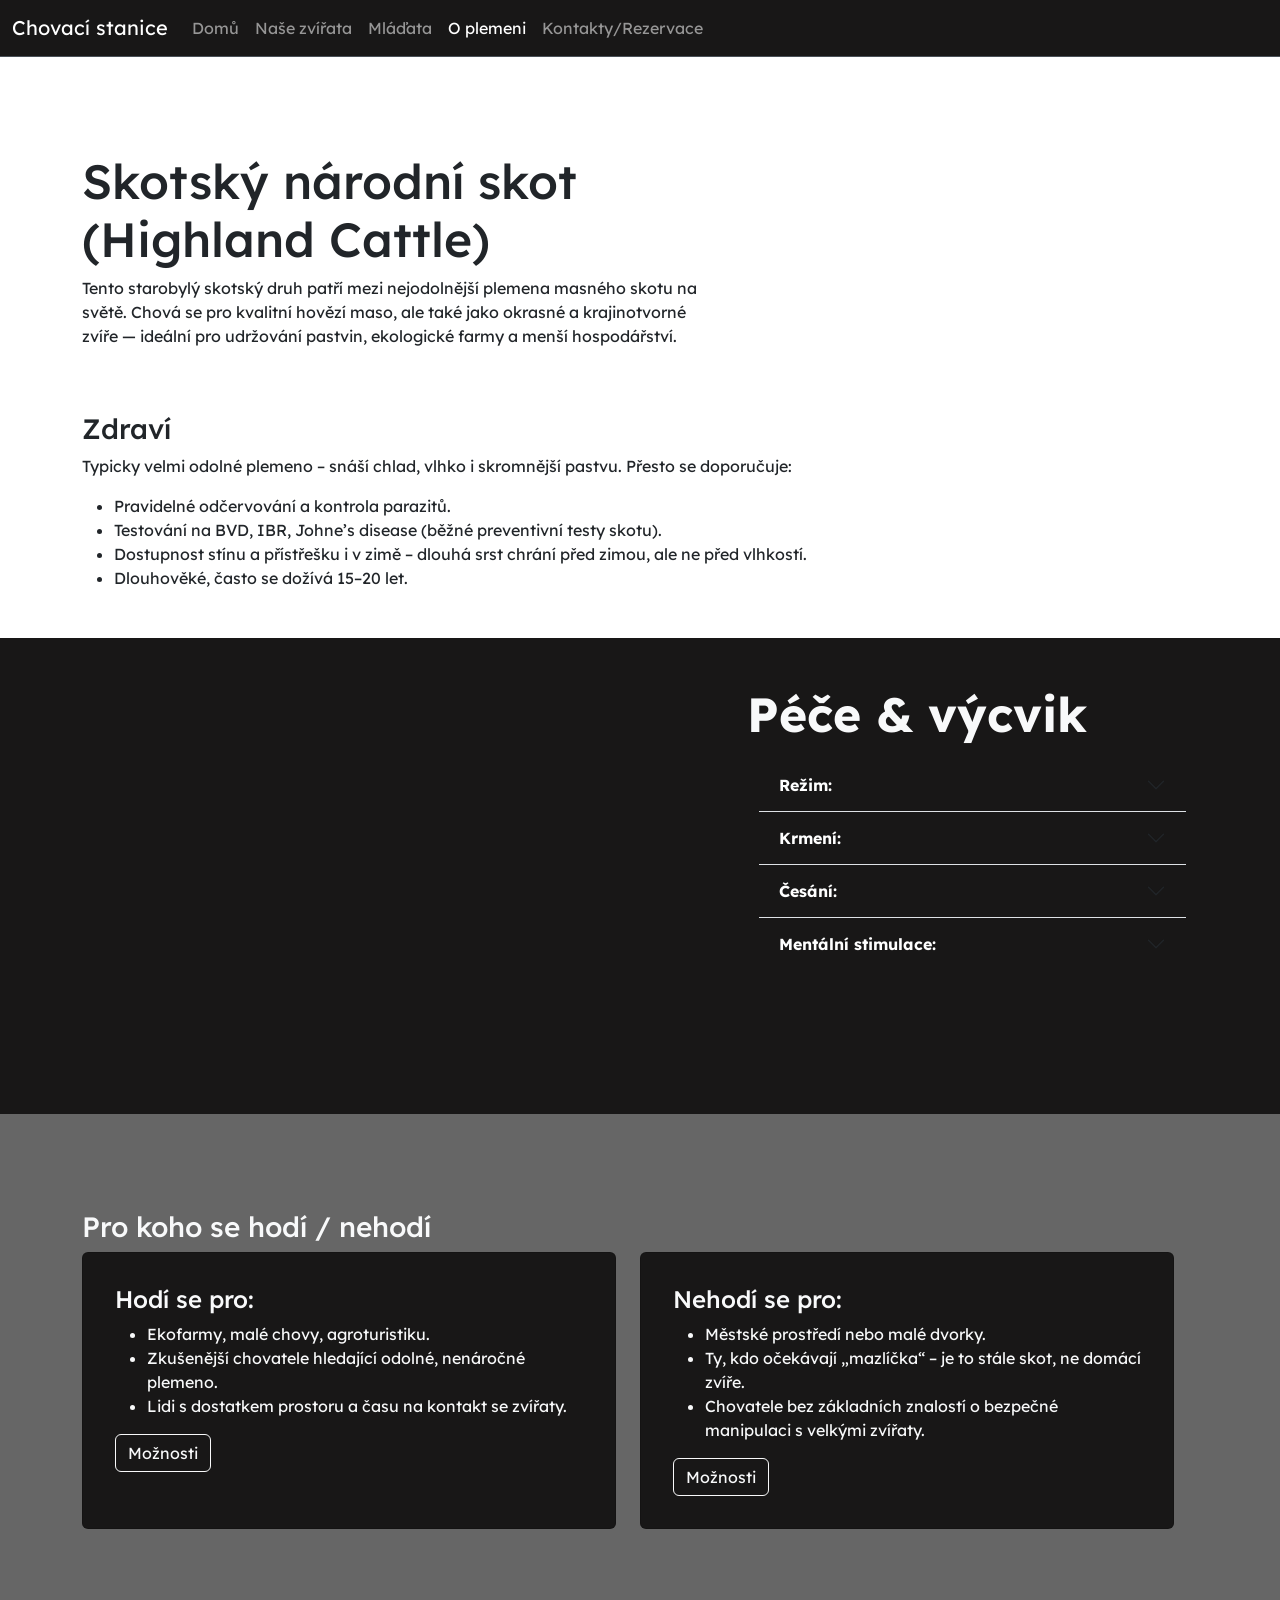
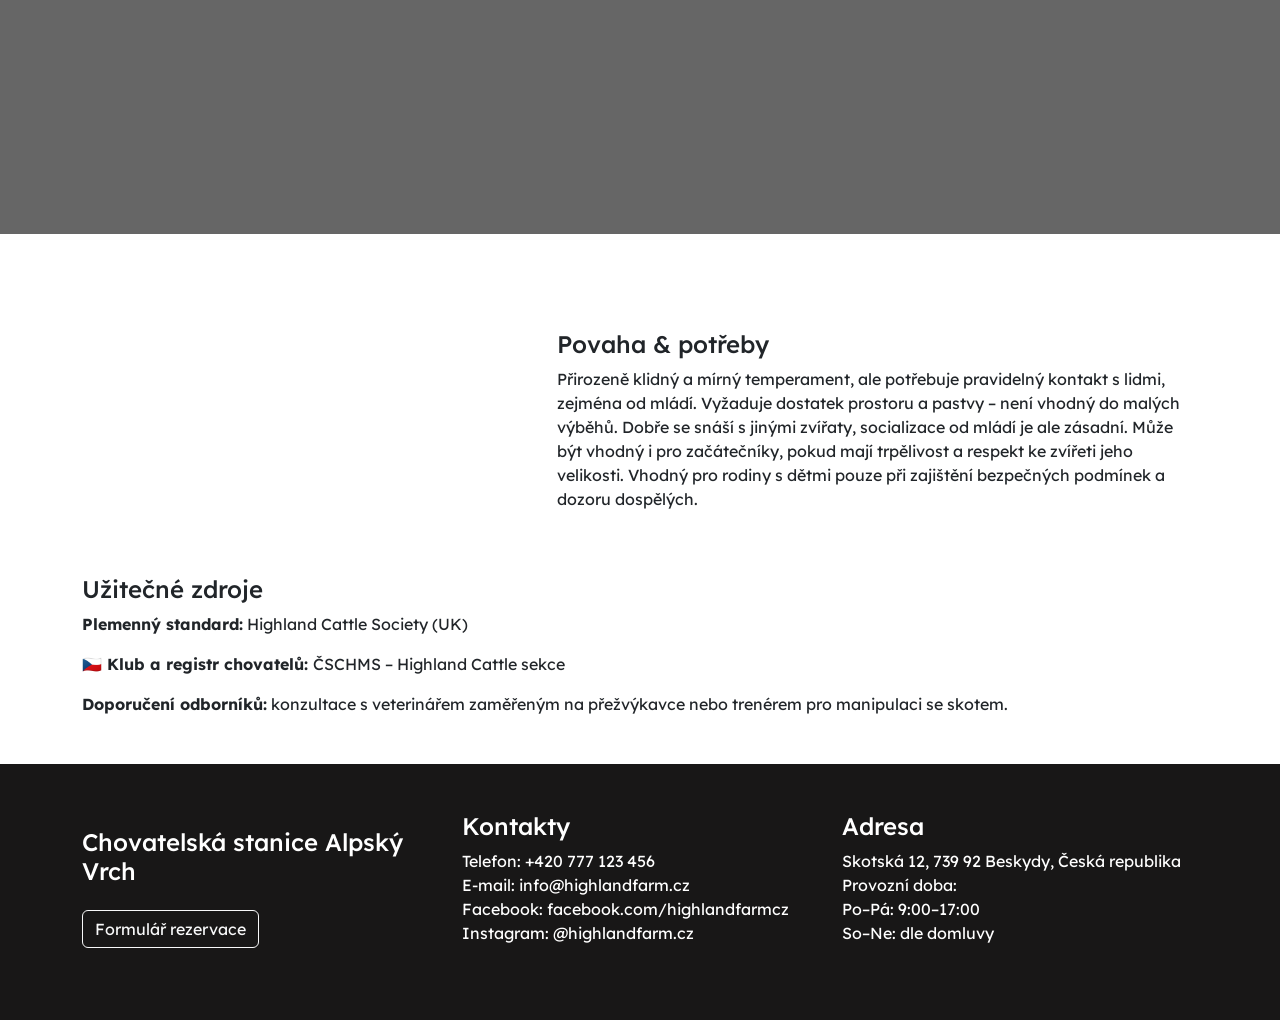
==== commit 54193129: "opravena verze" ====
--- a/info.html
+++ b/info.html
@@ -13,255 +13,256 @@
     <link
         href="https://fonts.googleapis.com/css2?family=Kite+One&family=Lexend+Deca:wght@100..900&family=Limelight&display=swap"
         rel="stylesheet">
+    <script src="https://cdn.jsdelivr.net/npm/bootstrap@5.3.0/dist/js/bootstrap.bundle.min.js"></script>
 </head>
 
-    <script src="https://cdn.jsdelivr.net/npm/bootstrap@5.3.0/dist/js/bootstrap.bundle.min.js"></script>
-
-
-    <nav class="navbar navbar-expand-lg  bg-dark border-bottom border-body" data-bs-theme="dark">
-        <div class="container-fluid">
-            <a class="navbar-brand" href="#">Chovací stanice</a>
-            <button class="navbar-toggler" type="button" data-bs-toggle="collapse" data-bs-target="#navbarNav"
-                aria-controls="navbarNav" aria-expanded="false" aria-label="Toggle navigation">
-                <span class="navbar-toggler-icon"></span>
-            </button>
-            <div class="collapse navbar-collapse" id="navbarNav">
-                <ul class="navbar-nav">
-                    <li class="nav-item">
-                        <a class="nav-link" aria-current="page" href="index.html">Domů</a>
-                    </li>
-                    <li class="nav-item">
-                        <a class="nav-link" href="utulek.html">Naše zvířata</a>
-                    </li>
-                    <li class="nav-item">
-                        <a class="nav-link" href="mladata.html">Mláďata</a>
-                    </li>
-                    <li class="nav-item">
-                        <a class="nav-link active text-success-subtle" href="info.html">O plemeni</a>
-                    </li>
-                    <li class="nav-item">
-                        <a class="nav-link" href="kontakty_rezervace.html">Kontakty/Rezervace</a>
-                    </li>
-                </ul>
-            </div>
-        </div>
-    </nav>
-
-    <div class="container align-items-center mb-5">
+
+
+
+<nav class="navbar navbar-expand-lg  bg-dark border-bottom border-body" data-bs-theme="dark">
+    <div class="container-fluid">
+        <a class="navbar-brand" href="#">Chovací stanice</a>
+        <button class="navbar-toggler" type="button" data-bs-toggle="collapse" data-bs-target="#navbarNav"
+            aria-controls="navbarNav" aria-expanded="false" aria-label="Toggle navigation">
+            <span class="navbar-toggler-icon"></span>
+        </button>
+        <div class="collapse navbar-collapse" id="navbarNav">
+            <ul class="navbar-nav">
+                <li class="nav-item">
+                    <a class="nav-link" aria-current="page" href="index.html">Domů</a>
+                </li>
+                <li class="nav-item">
+                    <a class="nav-link" href="utulek.html">Naše zvířata</a>
+                </li>
+                <li class="nav-item">
+                    <a class="nav-link" href="mladata.html">Mláďata</a>
+                </li>
+                <li class="nav-item">
+                    <a class="nav-link active text-success-subtle" href="info.html">O plemeni</a>
+                </li>
+                <li class="nav-item">
+                    <a class="nav-link" href="kontakty_rezervace.html">Kontakty/Rezervace</a>
+                </li>
+            </ul>
+        </div>
+    </div>
+</nav>
+
+<div class="container align-items-center mb-5">
+
+    <div class="row align-items-center py-5">
+        <div class="col-lg-7">
+            <h2 class="mt-5">Skotský národní skot (Highland Cattle)</h2>
+            <p>
+                Tento starobylý skotský druh patří mezi nejodolnější plemena masného skotu na světě. Chová se pro
+                kvalitní hovězí maso, ale také jako okrasné a krajinotvorné zvíře — ideální pro udržování pastvin,
+                ekologické farmy a menší hospodářství.
+            </p>
+        </div>
+
+    </div>
+
+    <h3>Zdraví</h3>
+    <p>Typicky velmi odolné plemeno – snáší chlad, vlhko i skromnější pastvu. Přesto se doporučuje:</p>
+    <ul>
+        <li>Pravidelné odčervování a kontrola parazitů.</li>
+        <li>Testování na BVD, IBR, Johne’s disease (běžné preventivní testy skotu).</li>
+        <li>Dostupnost stínu a přístřešku i v zimě – dlouhá srst chrání před zimou, ale ne před vlhkostí.
+        </li>
+        <li>Dlouhověké, často se dožívá 15–20 let.</li>
+    </ul>
+
+</div>
+
+<div class="bg-dark text-light py-5">
+    <div class="container">
+        <div class="row mb-5  align-items-center">
+            <div class="col-lg-7">
+                <img class="img-fluid" src="images/ester.jpg" alt="">
+            </div>
+
+
+            <div class="col-lg-5">
+
+                <h2 class="mb-3 fw-bold">Péče & výcvik</h2>
+
+                <div class="accordion accordion-flush  container mb-5" id="accordionFlushExample">
+                    <div class="accordion-item">
+                        <h2 class="accordion-header">
+                            <button class="accordion-button collapsed" type="button" data-bs-toggle="collapse"
+                                data-bs-target="#flush-collapseOne" aria-expanded="false"
+                                aria-controls="flush-collapseOne">
+                                <strong>Režim:</strong>
+                            </button>
+                        </h2>
+                        <div id="flush-collapseOne" class="accordion-collapse collapse"
+                            data-bs-parent="#accordionFlushExample">
+                            <div class="accordion-body">
+                                <p>Denní přístup k pastvě a čerstvé vodě, minimální stres.</p>
+                            </div>
+                        </div>
+                    </div>
+                    <div class="accordion-item">
+                        <h2 class="accordion-header">
+                            <button class="accordion-button collapsed" type="button" data-bs-toggle="collapse"
+                                data-bs-target="#flush-collapseTwo" aria-expanded="false"
+                                aria-controls="flush-collapseTwo">
+                                <strong>Krmení:</strong>
+                            </button>
+                        </h2>
+                        <div id="flush-collapseTwo" class="accordion-collapse collapse"
+                            data-bs-parent="#accordionFlushExample">
+                            <div class="accordion-body">
+                                <p>Kvalitní seno, minerální doplňky a v zimě přídavek jádra podle kondice.</p>
+                            </div>
+                        </div>
+                    </div>
+                    <div class="accordion-item">
+                        <h2 class="accordion-header">
+                            <button class="accordion-button collapsed" type="button" data-bs-toggle="collapse"
+                                data-bs-target="#flush-collapseThree" aria-expanded="false"
+                                aria-controls="flush-collapseThree">
+                                <strong>Česání:</strong>
+                            </button>
+                        </h2>
+                        <div id="flush-collapseThree" class="accordion-collapse collapse"
+                            data-bs-parent="#accordionFlushExample">
+                            <div class="accordion-body">
+                                <p>Pravidelné kartáčování pomáhá udržet srst bez nečistot a plstí, zejména u
+                                    výstavních.
+                                </p>
+                            </div>
+                        </div>
+                    </div>
+                    <div class="accordion-item">
+                        <h2 class="accordion-header">
+                            <button class="accordion-button collapsed" type="button" data-bs-toggle="collapse"
+                                data-bs-target="#flush-collapseFour" aria-expanded="false"
+                                aria-controls="flush-collapseFour">
+                                <strong>Mentální stimulace:</strong>
+                            </button>
+                        </h2>
+                        <div id="flush-collapseFour" class="accordion-collapse collapse"
+                            data-bs-parent="#accordionFlushExample">
+                            <div class="accordion-body">
+                                <p>Klidné zacházení, zvykání na člověka, učení základních povelů pro bezpečnou
+                                    manipulaci.</p>
+                            </div>
+                        </div>
+                    </div>
+                </div>
+            </div>
+        </div>
+    </div>
+</div>
+
+
+
+
+
+
+<section class="image-section text-light">
+    <div class=" container">
 
         <div class="row align-items-center py-5">
-            <div class="col-lg-7">
-                <h1 class="mt-5">Skotský národní skot (Highland Cattle)</h1>
-                <p>
-                    Tento starobylý skotský druh patří mezi nejodolnější plemena masného skotu na světě. Chová se pro
-                    kvalitní hovězí maso, ale také jako okrasné a krajinotvorné zvíře — ideální pro udržování pastvin,
-                    ekologické farmy a menší hospodářství.
+
+            <h3 class="mt-5">Pro koho se hodí / nehodí</h3>
+
+
+            <div class="row">
+                <div class="col-lg-6">
+                    <div class="card h-100 bg-dark text-light p-3">
+                        <div class="card-body">
+                            <h4 class="card-title">Hodí se pro:</h4>
+                            <ul>
+                                <li>Ekofarmy, malé chovy, agroturistiku.</li>
+                                <li>Zkušenější chovatele hledající odolné, nenáročné plemeno.</li>
+                                <li>Lidi s dostatkem prostoru a času na kontakt se zvířaty.</li>
+                            </ul>
+                            <a href="#" class="btn btn-outline-light">Možnosti</a>
+                        </div>
+                    </div>
+                </div>
+
+
+
+                <div class="col-lg-6">
+                    <div class="card h-100 bg-dark text-light p-3">
+                        <div class="card-body">
+                            <h4 class="card-title">Nehodí se pro:</h4>
+                            <ul>
+                                <li>Městské prostředí nebo malé dvorky.</li>
+                                <li>Ty, kdo očekávají „mazlíčka“ – je to stále skot, ne domácí zvíře.</li>
+                                <li>Chovatele bez základních znalostí o bezpečné manipulaci s velkými zvířaty.
+                                </li>
+                            </ul>
+                            <a href="#" class="btn btn-outline-light">Možnosti</a>
+                        </div>
+                    </div>
+                </div>
+            </div>
+        </div>
+    </div>
+</section>
+
+
+<div class="container align-items-center mb-5">
+
+    <div class="row align-items-center py-5">
+        <div class="col-lg-5 ">
+            <img class="img-fluid d-block" src="https://i.pinimg.com/736x/86/80/46/868046f6af50ac7bae3783edc5bfc699.jpg"
+                alt="">
+
+        </div>
+        <div class="col-lg-7">
+            <h4 class="mt-5">Povaha & potřeby</h4>
+            <p>
+                Přirozeně klidný a mírný temperament, ale potřebuje pravidelný kontakt s lidmi, zejména od mládí.
+                Vyžaduje dostatek prostoru a pastvy – není vhodný do malých výběhů.
+                Dobře se snáší s jinými zvířaty, socializace od mládí je ale zásadní.
+                Může být vhodný i pro začátečníky, pokud mají trpělivost a respekt ke zvířeti jeho velikosti.
+                Vhodný pro rodiny s dětmi pouze při zajištění bezpečných podmínek a dozoru dospělých.
+            </p>
+        </div>
+    </div>
+
+
+    <h4>Užitečné zdroje</h4>
+    <p><strong>Plemenný standard:</strong> Highland Cattle Society (UK)</p>
+    <p><strong>🇨🇿 Klub a registr chovatelů: </strong>ČSCHMS – Highland Cattle sekce</p>
+    <p><strong>Doporučení odborníků:</strong> konzultace s veterinářem zaměřeným na přežvýkavce nebo trenérem pro
+        manipulaci se skotem.</p>
+</div>
+
+
+<footer class="bg-dark text-white p-5">
+    <div class="container">
+        <div class="row">
+            <div class="col-md-4 pb-4">
+                <h4 class="py-3">Chovatelská stanice Alpský Vrch</h4>
+                <button type="button" class="btn btn-outline-light">Formulář rezervace</button>
+            </div>
+            <div class="col-md-4">
+                <h4>Kontakty</h4>
+                <p>Telefon: +420 777 123 456
+                    <br>E-mail: info@highlandfarm.cz
+                    <br>Facebook: facebook.com/highlandfarmcz
+                    <br>Instagram: @highlandfarm.cz
                 </p>
             </div>
-
-        </div>
-
-        <h4>Zdraví</h4>
-        <p>Typicky velmi odolné plemeno – snáší chlad, vlhko i skromnější pastvu. Přesto se doporučuje:</p>
-        <ul>
-            <li>Pravidelné odčervování a kontrola parazitů.</li>
-            <li>Testování na BVD, IBR, Johne’s disease (běžné preventivní testy skotu).</li>
-            <li>Dostupnost stínu a přístřešku i v zimě – dlouhá srst chrání před zimou, ale ne před vlhkostí.
-            </li>
-            <li>Dlouhověké, často se dožívá 15–20 let.</li>
-        </ul>
-
-    </div>
-
-    <div class="bg-dark text-light py-5">
-        <div class="container">
-            <div class="row mb-5  align-items-center">
-                <div class="col-lg-7">
-                    <img class="img-fluid" src="images/ester.jpg" alt="">
-                </div>
-
-
-                <div class="col-lg-5">
-
-                    <h2 class="mb-3 fw-bold">Péče & výcvik</h2>
-
-                    <div class="accordion accordion-flush  container mb-5" id="accordionFlushExample">
-                        <div class="accordion-item">
-                            <h2 class="accordion-header">
-                                <button class="accordion-button collapsed" type="button" data-bs-toggle="collapse"
-                                    data-bs-target="#flush-collapseOne" aria-expanded="false"
-                                    aria-controls="flush-collapseOne">
-                                    <strong>Režim:</strong>
-                                </button>
-                            </h2>
-                            <div id="flush-collapseOne" class="accordion-collapse collapse"
-                                data-bs-parent="#accordionFlushExample">
-                                <div class="accordion-body">
-                                    <p>Denní přístup k pastvě a čerstvé vodě, minimální stres.</p>
-                                </div>
-                            </div>
-                        </div>
-                        <div class="accordion-item">
-                            <h2 class="accordion-header">
-                                <button class="accordion-button collapsed" type="button" data-bs-toggle="collapse"
-                                    data-bs-target="#flush-collapseTwo" aria-expanded="false"
-                                    aria-controls="flush-collapseTwo">
-                                    <strong>Krmení:</strong>
-                                </button>
-                            </h2>
-                            <div id="flush-collapseTwo" class="accordion-collapse collapse"
-                                data-bs-parent="#accordionFlushExample">
-                                <div class="accordion-body">
-                                    <p>Kvalitní seno, minerální doplňky a v zimě přídavek jádra podle kondice.</p>
-                                </div>
-                            </div>
-                        </div>
-                        <div class="accordion-item">
-                            <h2 class="accordion-header">
-                                <button class="accordion-button collapsed" type="button" data-bs-toggle="collapse"
-                                    data-bs-target="#flush-collapseThree" aria-expanded="false"
-                                    aria-controls="flush-collapseThree">
-                                    <strong>Česání:</strong>
-                                </button>
-                            </h2>
-                            <div id="flush-collapseThree" class="accordion-collapse collapse"
-                                data-bs-parent="#accordionFlushExample">
-                                <div class="accordion-body">
-                                    <p>Pravidelné kartáčování pomáhá udržet srst bez nečistot a plstí, zejména u
-                                        výstavních.
-                                    </p>
-                                </div>
-                            </div>
-                        </div>
-                        <div class="accordion-item">
-                            <h2 class="accordion-header">
-                                <button class="accordion-button collapsed" type="button" data-bs-toggle="collapse"
-                                    data-bs-target="#flush-collapseFour" aria-expanded="false"
-                                    aria-controls="flush-collapseFour">
-                                    <strong>Mentální stimulace:</strong>
-                                </button>
-                            </h2>
-                            <div id="flush-collapseFour" class="accordion-collapse collapse"
-                                data-bs-parent="#accordionFlushExample">
-                                <div class="accordion-body">
-                                    <p>Klidné zacházení, zvykání na člověka, učení základních povelů pro bezpečnou
-                                        manipulaci.</p>
-                                </div>
-                            </div>
-                        </div>
-                    </div>
-                </div>
-            </div>
-        </div>
-    </div>
-
-
-
-
-
-
-    <section class="image-section text-light">
-        <div class=" container">
-
-            <div class="row align-items-center py-5">
-
-                <h4 class="mt-5">Pro koho se hodí / nehodí</h4>
-
-
-                <div class="row">
-                    <div class="col-lg-6">
-                        <div class="card h-100 bg-dark text-light p-3">
-                            <div class="card-body">
-                                <h5 class="card-title">Hodí se pro:</h5>
-                                <ul>
-                                    <li>Ekofarmy, malé chovy, agroturistiku.</li>
-                                    <li>Zkušenější chovatele hledající odolné, nenáročné plemeno.</li>
-                                    <li>Lidi s dostatkem prostoru a času na kontakt se zvířaty.</li>
-                                </ul>
-                                <a href="#" class="btn btn-outline-light">Možnosti</a>
-                            </div>
-                        </div>
-                    </div>
-
-
-
-                    <div class="col-lg-6">
-                        <div class="card h-100 bg-dark text-light p-3">
-                            <div class="card-body">
-                                <h5 class="card-title">Nehodí se pro:</h5>
-                                <ul>
-                                    <li>Městské prostředí nebo malé dvorky.</li>
-                                    <li>Ty, kdo očekávají „mazlíčka“ – je to stále skot, ne domácí zvíře.</li>
-                                    <li>Chovatele bez základních znalostí o bezpečné manipulaci s velkými zvířaty.
-                                    </li>
-                                </ul>
-                                <a href="#" class="btn btn-outline-light">Možnosti</a>
-                            </div>
-                        </div>
-                    </div>
-                </div>
-            </div>
-        </div>
-    </section>
-
-
-    <div class="container align-items-center mb-5">
-
-        <div class="row align-items-center py-5">
-            <div class="col-lg-5 ">
-                <img class="img-fluid d-block"
-                    src="https://i.pinimg.com/736x/86/80/46/868046f6af50ac7bae3783edc5bfc699.jpg" alt="">
-
-            </div>
-            <div class="col-lg-7">
-                <h4 class="mt-5">Povaha & potřeby</h4>
-                <p>
-                    Přirozeně klidný a mírný temperament, ale potřebuje pravidelný kontakt s lidmi, zejména od mládí.
-                    Vyžaduje dostatek prostoru a pastvy – není vhodný do malých výběhů.
-                    Dobře se snáší s jinými zvířaty, socializace od mládí je ale zásadní.
-                    Může být vhodný i pro začátečníky, pokud mají trpělivost a respekt ke zvířeti jeho velikosti.
-                    Vhodný pro rodiny s dětmi pouze při zajištění bezpečných podmínek a dozoru dospělých.
+            <div class="col-md-4">
+                <h4>Adresa</h4>
+                <p>Skotská 12, 739 92 Beskydy, Česká republika
+                    <br>Provozní doba:
+                    <br>Po–Pá: 9:00–17:00
+                    <br>So–Ne: dle domluvy
+
                 </p>
             </div>
         </div>
-
-
-        <h4>Užitečné zdroje</h4>
-        <p><strong>Plemenný standard:</strong> Highland Cattle Society (UK)</p>
-        <p><strong>🇨🇿 Klub a registr chovatelů: </strong>ČSCHMS – Highland Cattle sekce</p>
-        <p><strong>Doporučení odborníků:</strong> konzultace s veterinářem zaměřeným na přežvýkavce nebo trenérem pro
-            manipulaci se skotem.</p>
-    </div>
-    </div>
-
-    <footer class="bg-dark text-white p-5">
-        <div class="container">
-            <div class="row">
-                <div class="col-md-4 pb-4">
-                    <h4 class="py-3">Chovatelská stanice Alpský Vrch</h4>
-                    <button type="button" class="btn btn-outline-light">Formulář rezervace</button>
-                </div>
-                <div class="col-md-4">
-                    <h4>Kontakty</h4>
-                    <p>Telefon: +420 777 123 456
-                        <br>E-mail: info@highlandfarm.cz
-                        <br>Facebook: facebook.com/highlandfarmcz
-                        <br>Instagram: @highlandfarm.cz
-                    </p>
-                </div>
-                <div class="col-md-4">
-                    <h4>Adresa</h4>
-                    <p>Skotská 12, 739 92 Beskydy, Česká republika
-                        <br>Provozní doba:
-                        <br>Po–Pá: 9:00–17:00
-                        <br>So–Ne: dle domluvy
-
-                    </p>
-                </div>
-            </div>
-        </div>
-    </footer>
-
-    </body>
+    </div>
+</footer>
+
+</body>
 
 </html>
--- a/styly.css
+++ b/styly.css
@@ -17,6 +17,10 @@
   background-position: center;
 }
 
+.hero-background p{
+  font-size: 1.2em;
+}
+
 .mladata-background {
   background-image:
     linear-gradient(rgba(0, 0, 0, 0.7), rgba(0, 0, 0, 0.3)),
@@ -32,6 +36,11 @@
 }
 
 
+h2{
+  font-size: 3em;
+}
+
+
 .cow_drawing {
   height: 500px;
   display: flex;
@@ -52,21 +61,6 @@
   height: auto;
 }
 
-.team-card {
-  transition: all 0.3s ease;
-}
-
-.team-card:hover {
-  background-color: lightgray !important;
-  color: #181717 !important;
-}
-
-
-.gallery{
-  height: 200;
-  width: 300px;
-}
-
 
 
 .image-section {
@@ -117,6 +111,11 @@
   background-color: #181717 !important;
 }
 
+
+.bg-light{
+  background-color: white;
+  color: #181717;
+}
 
 
 .fs-max {
@@ -172,4 +171,78 @@
 
 .custom-shape-divider-bottom-1766758569 .shape-fill {
   fill: #FFFFFF;
-}+}
+
+
+
+.gallery-wrapper {
+  padding: 3rem 0;
+}
+
+
+.gallery-item {
+  position: relative;
+  overflow: hidden;
+  border-radius: 14px;
+  aspect-ratio: 4 / 3; 
+  cursor: pointer;
+}
+
+
+.gallery-item img {
+  width: 100%;
+  height: 100%;
+  object-fit: cover; 
+  transition: transform 0.4s ease;
+}
+
+
+.gallery-item::after {
+  content: "";
+  position: absolute;
+  inset: 0;
+  background: linear-gradient(
+    rgba(0, 0, 0, 0.15),
+    rgba(0, 0, 0, 0.35)
+  );
+  opacity: 0;
+  transition: opacity 0.3s ease;
+}
+
+
+.gallery-item:hover img {
+  transform: scale(1.06);
+}
+
+.gallery-item:hover::after {
+  opacity: 1;
+}
+
+.gallery-item:hover {
+  box-shadow: 0 12px 30px rgba(0, 0, 0, 0.25);
+}
+
+
+.parallax-section {
+  background-image: url("images/horska_krava.jpg"); 
+  background-size: cover;
+  background-position: center;
+  background-repeat: no-repeat;
+  background-attachment: fixed; 
+}
+
+
+.parallax-overlay {
+  background-color: rgba(0, 0, 0, 0.6);
+}
+
+
+.parallax-section svg .shape-fill {
+  fill: #212529;
+}
+
+@media (max-width: 768px) {
+  .parallax-section {
+    background-attachment: scroll;
+  }
+}
